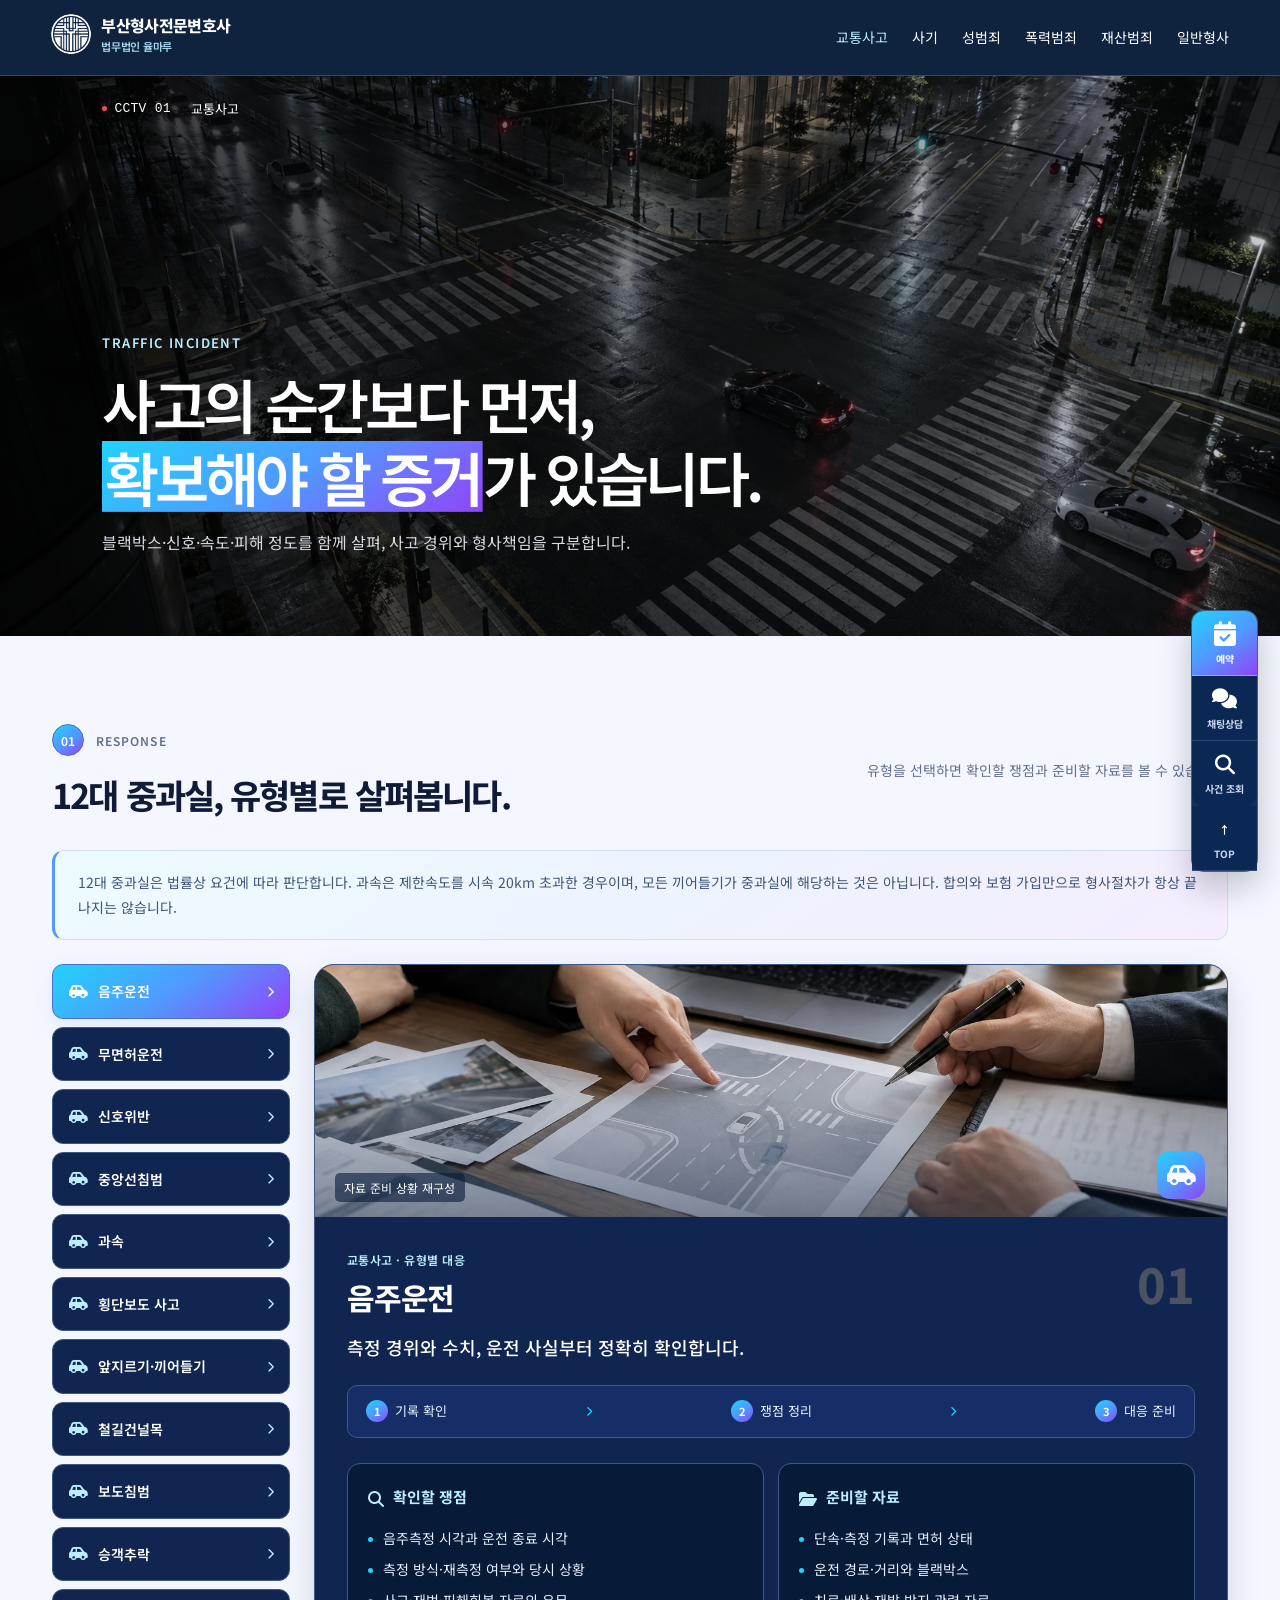
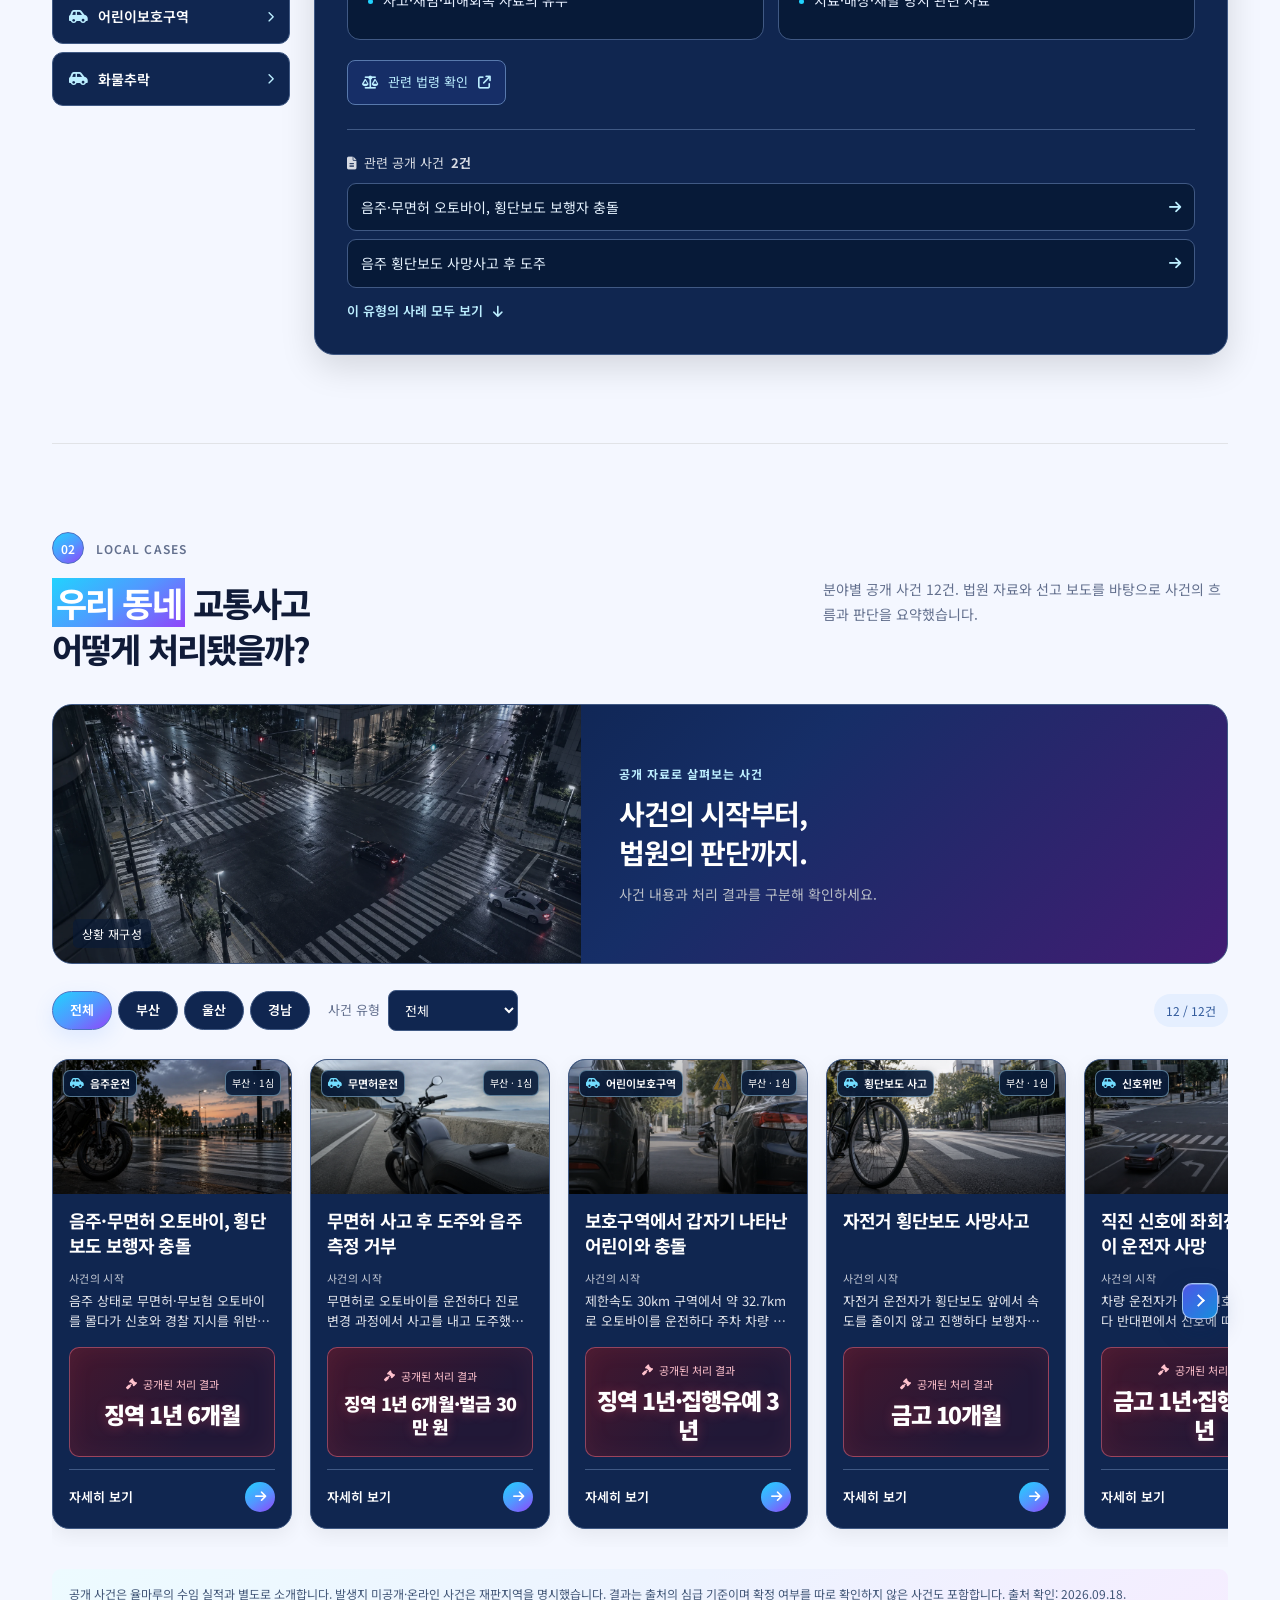
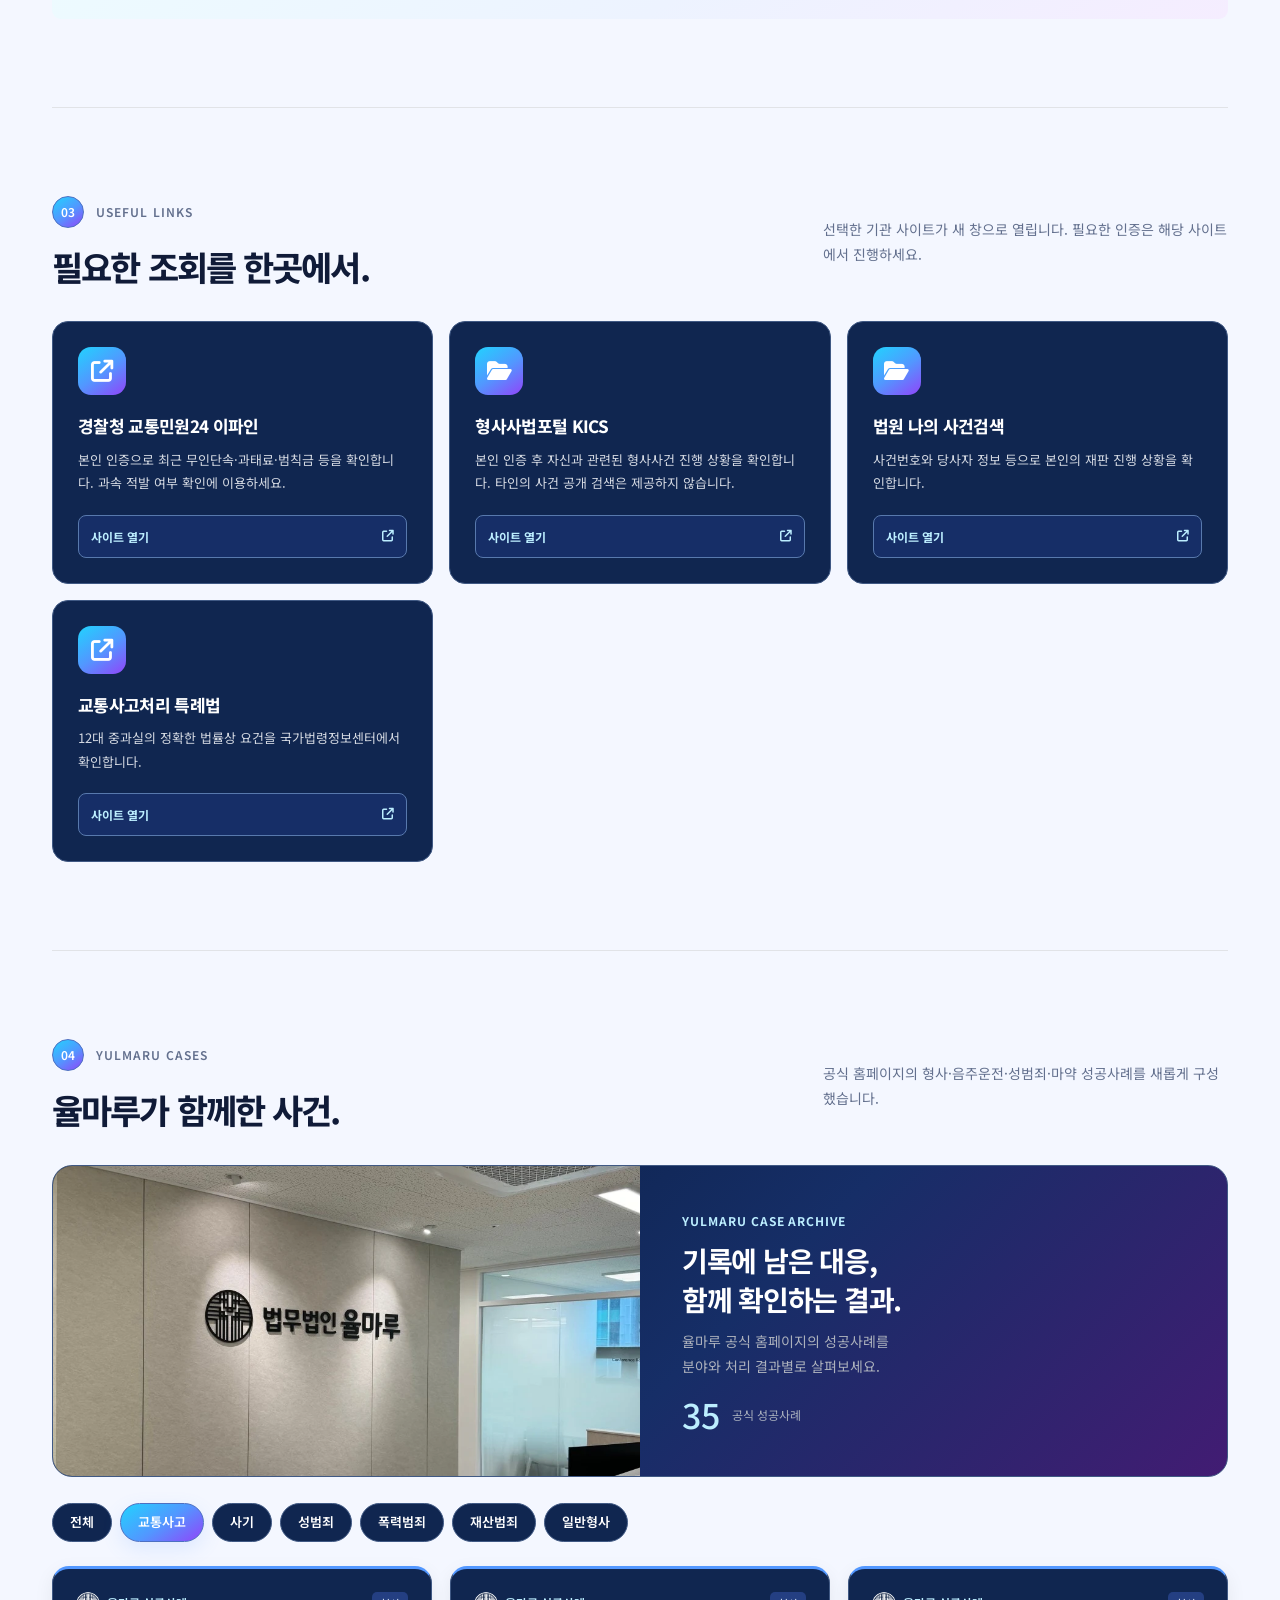
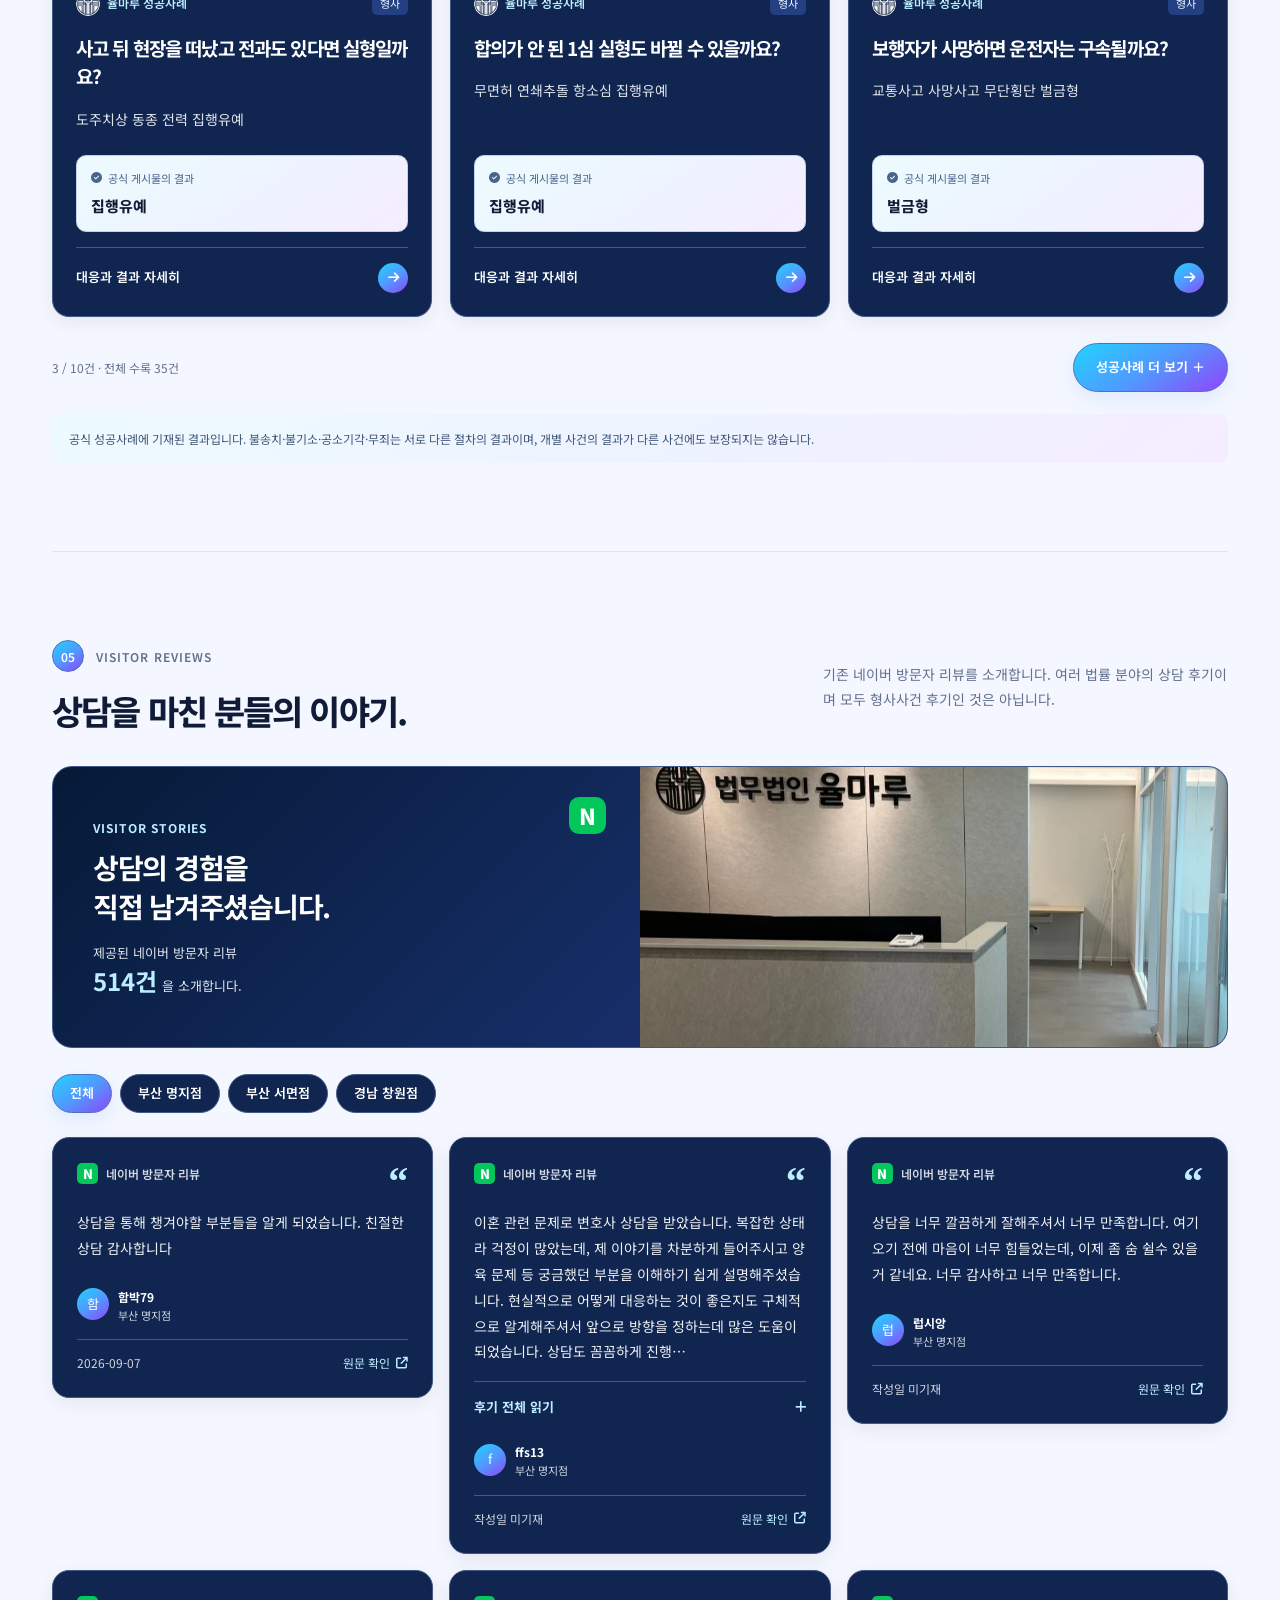
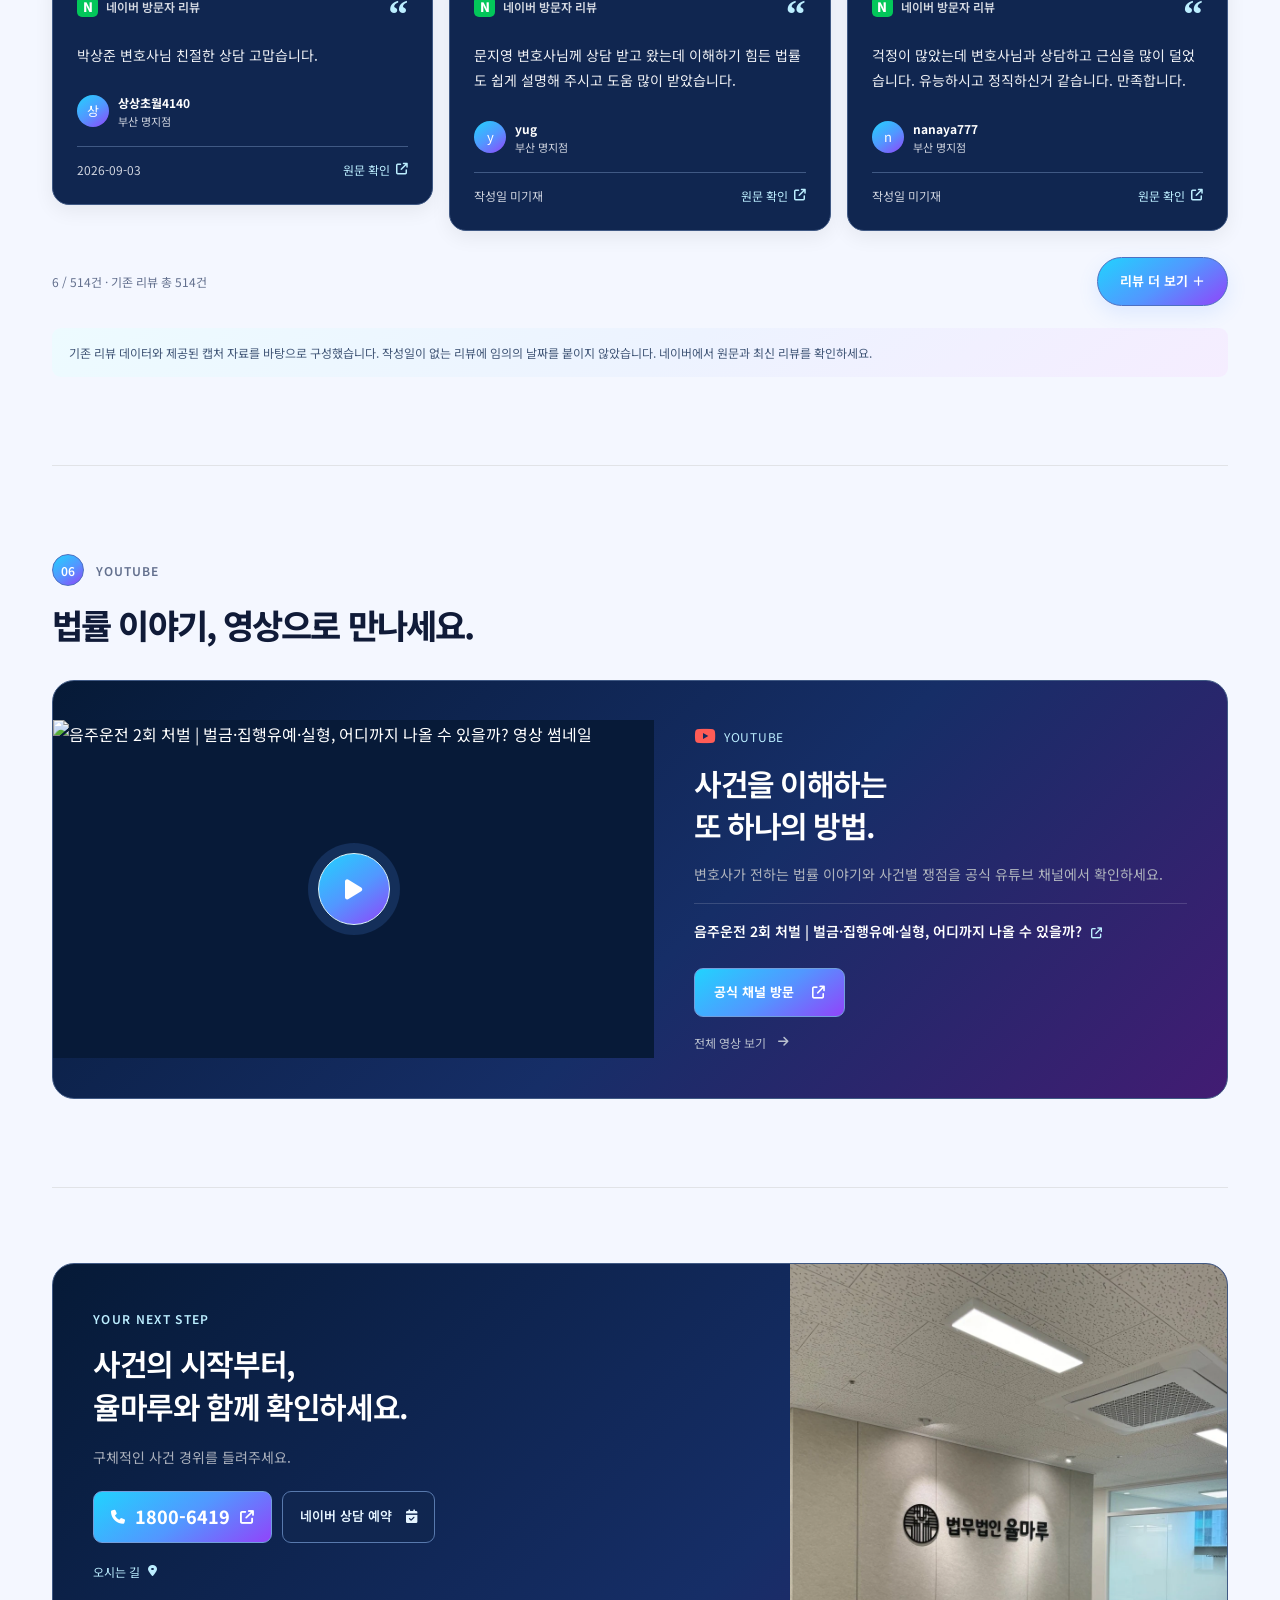
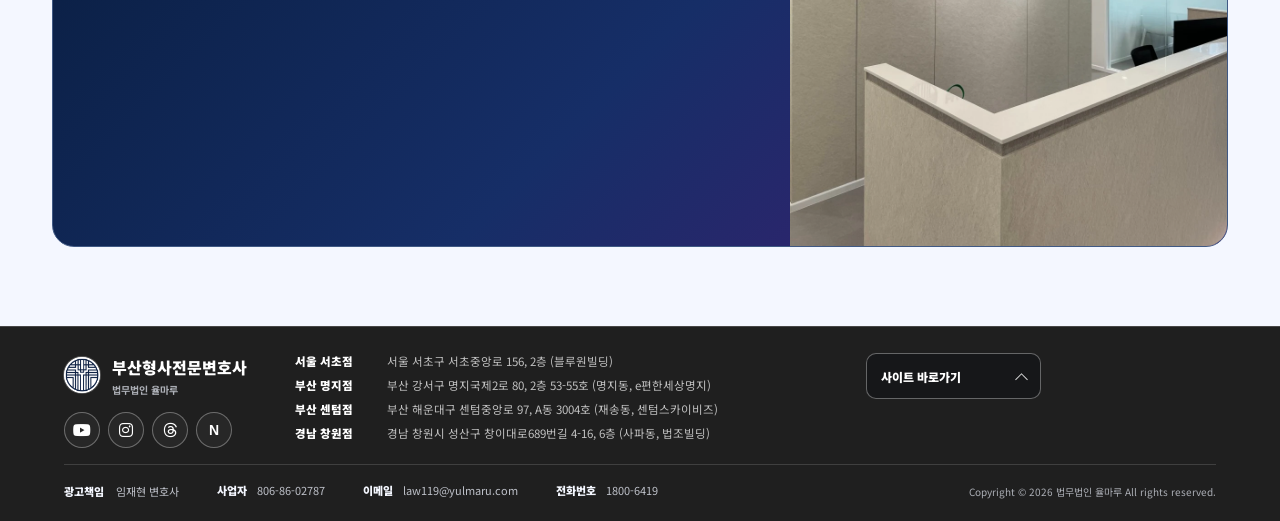
==== 교통사고/index.html @ d8614c68 "Add files via upload" ====
<!doctype html>
<html lang="ko"><head><meta charset="UTF-8"><meta name="viewport" content="width=device-width,initial-scale=1"><meta name="description" content="법무법인 율마루. 형사 사건 6개 분야별 대응과 부산·울산·경남 공개 사건, 조회 서비스, 성공사례."><meta name="theme-color" content="#071a38"><title>형사 사건 가이드 | 법무법인 율마루</title><link rel="stylesheet" href="../style.css?v=20260918-divorce-palette"><link rel="stylesheet" href="../extra.css?v=20260918-divorce-palette"><link rel="stylesheet" href="../assets/fontawesome/css/all.min.css"><link rel="stylesheet" href="../quick-ui.css"><link rel="stylesheet" href="../footer.css"><link rel="stylesheet" href="../quick-theme.css?v=20260918-divorce-palette"><link rel="icon" type="image/x-icon" href="../favicon.ico"><link rel="icon" type="image/png" sizes="256x256" href="../favicon.png"><link rel="apple-touch-icon" href="../favicon.png"><link rel="stylesheet" href="../editorial.css?v=20260918-divorce-palette"><link rel="stylesheet" href="../palette-theme.css?v=20260918-korean-only-routes"></head><body><div id="app"></div><script src="../data.js?v=20260918-home-card-copy"></script><script src="../content.js?v=20260918-editorial"></script><script src="../footer-data.js"></script><script src="../app.js?v=20260918-korean-only-routes"></script><script src="../quick-ui.js"></script></body></html>
---- style.css ----
@import url('https://fonts.googleapis.com/css2?family=Noto+Sans+KR:wght@400;500;600;700;800;900&display=swap');
:root{--ink:#111817;--paper:#f2f3f5;--muted:#6a6c71;--line:#d9dbde;--accent:#21d3fe}*{box-sizing:border-box}html{scroll-behavior:smooth;scroll-padding-top:90px}body{margin:0;font-family:'Noto Sans KR',sans-serif;background:var(--paper);color:var(--ink);font-size:16px;line-height:1.75}a{color:inherit;text-decoration:none}button{font:inherit;cursor:pointer}a:focus-visible,button:focus-visible{outline:3px solid #2d55a6;outline-offset:5px}button,a{-webkit-tap-highlight-color:transparent}button{border:0}h1,h2,h3,p{margin:0}button:disabled{cursor:default}::selection{background:var(--accent);color:var(--ink)}
.selection{background:#071a38;color:#fff;min-height:100svh;padding:0 4vw 32px;display:flex;flex-direction:column}.selection-head{display:flex;justify-content:space-between;align-items:center;min-height:80px;border-bottom:1px solid #ffffff26}.brand{font-weight:800;letter-spacing:-.04em}.brand b{color:var(--accent);font-weight:400;margin-left:8px}.area{font-size:14px;color:#b6b9c0}.selection-intro{display:flex;justify-content:space-between;align-items:end;padding:27px 0 24px}.eyebrow{font-size:13px;letter-spacing:.11em;text-transform:uppercase;font-weight:600}.selection h1{font-size:clamp(25px,3.1vw,43px);letter-spacing:-.06em;font-weight:600;line-height:1.4}.selection-intro p{color:#b1b4ba;font-size:14px}.six-grid{display:grid;grid-template-columns:repeat(3,1fr);gap:13px;flex:1}.field-card{position:relative;isolation:isolate;overflow:hidden;min-height:250px;border:1px solid #ffffff24;display:flex;flex-direction:column;justify-content:space-between;padding:23px;background:#252a34}.field-card::after{content:'';position:absolute;inset:0;background:linear-gradient(180deg,#070c1536 0%,#070c1530 22%,#070c15ed 100%);z-index:-1}.field-card img{position:absolute;width:100%;height:100%;object-fit:cover;inset:0;z-index:-2;filter:grayscale(35%);transition:transform .55s,filter .55s}.field-card:hover img{transform:scale(1.035);filter:grayscale(0)}.field-card:hover{border-color:var(--accent)}.card-meta{display:flex;justify-content:space-between;font-size:12px;color:#d9dce1;letter-spacing:.08em}.card-bottom{display:flex;justify-content:space-between;align-items:center;gap:10px}.field-card h2{font-weight:600;font-size:clamp(23px,2.2vw,32px);letter-spacing:-.05em}.field-card p{color:#c0c3c9;font-size:14px;margin-top:5px}.circle-arrow{display:grid;place-items:center;width:39px;height:39px;border:1px solid #ffffff70;border-radius:50%;font-size:21px;transition:background .3s,color .3s}.field-card:hover .circle-arrow{background:var(--accent);color:#111;border-color:var(--accent)}.selection-note{padding-top:16px;font-size:12px;color:#9da1a9;display:flex;justify-content:space-between}
.site-header{background:#071a38;color:white;display:flex;align-items:center;justify-content:space-between;padding:0 4vw;height:76px;position:sticky;top:0;z-index:10;border-bottom:1px solid #ffffff20}.header-nav{display:flex;gap:24px;font-size:14px}.header-nav a.active{color:var(--accent)}.back{color:#b8bcc3;font-size:14px}.hero{position:relative;isolation:isolate;color:white;min-height:560px;display:flex;align-items:center;background:#171c25;padding:65px 8vw}.hero-img{position:absolute;inset:0;width:100%;height:100%;object-fit:cover;z-index:-2}.hero::after{content:'';position:absolute;inset:0;background:linear-gradient(90deg,#070c15e8,#070c15ab 45%,#070c1520);z-index:-1}.hero .eyebrow{color:var(--accent);margin-bottom:25px}.hero h1{font-size:clamp(35px,4.6vw,67px);line-height:1.25;font-weight:600;letter-spacing:-.065em;max-width:900px}.hero p{margin-top:25px;max-width:630px;color:#d7dae0}.hero-bottom{position:absolute;bottom:24px;left:8vw;right:4vw;display:flex;justify-content:space-between;color:#b7bcc5;font-size:12px}.hero-btn{display:inline-flex;gap:28px;align-items:center;background:var(--accent);color:#131720;margin-top:30px;padding:13px 23px;font-size:14px;font-weight:700}.section-nav{display:flex;gap:40px;border-bottom:1px solid var(--line);padding:20px 8vw;background:#fff;font-size:14px}.section-nav a:hover{text-decoration:underline}.content{max-width:1280px;padding:0 40px;margin:auto}.section{padding:80px 0;border-bottom:1px solid var(--line)}.section-heading{display:flex;justify-content:space-between;align-items:end;gap:30px;margin-bottom:32px}.section-heading h2{font-size:clamp(26px,3vw,40px);letter-spacing:-.055em;font-weight:600;line-height:1.4}.section-heading .eyebrow{color:#636770;margin-bottom:9px}.section-heading>p{font-size:14px;color:var(--muted);max-width:480px}.category-notice{padding:19px 23px;background:#e2e5eb;border-left:3px solid #617aab;margin-bottom:24px;font-size:14px}.subtype-layout{display:grid;grid-template-columns:260px 1fr;gap:38px}.subtype-buttons{display:flex;flex-direction:column;gap:6px}.subtype-button{background:transparent;padding:12px 17px;text-align:left;border-bottom:1px solid var(--line);font-size:15px;display:flex;justify-content:space-between}.subtype-button.active{background:#151922;color:var(--accent)}.guide{background:white;padding:32px 36px;border:1px solid var(--line);min-height:400px}.guide h3{font-size:28px;letter-spacing:-.04em}.guide .lead{font-size:20px;font-weight:500;margin:15px 0 24px}.guide-columns{display:grid;grid-template-columns:1fr 1fr;gap:30px}.guide h4{font-size:14px;margin:0 0 10px;color:#485162}.guide ul{padding-left:20px;margin:0;font-size:15px}.guide .law-link{display:inline-block;font-size:13px;color:#565c68;margin-top:28px;text-decoration:underline}.case-toolbar{display:flex;gap:7px;flex-wrap:wrap;margin-bottom:22px}.filter{padding:8px 17px;background:transparent;border:1px solid #c7c9ce;font-size:14px}.filter.active{background:#161a22;color:#fff;border-color:#161a22}.case-grid{display:grid;grid-template-columns:repeat(3,1fr);gap:18px}.case-card{padding:25px;background:white;border:1px solid var(--line);display:flex;flex-direction:column;min-height:310px}.case-meta{font-size:12px;color:#5a6272;display:flex;justify-content:space-between;margin-bottom:20px;gap:10px}.case-card h3{font-size:19px;letter-spacing:-.045em;line-height:1.5;margin-bottom:13px}.case-card p{font-size:14px;color:#686b70}.case-result{font-size:14px;font-weight:700;margin-top:20px;display:block}.case-more{margin-top:auto;padding-top:20px;text-align:left;background:transparent;font-size:13px;color:#4a5365;display:flex;justify-content:space-between}.empty{padding:35px;background:#e2e5eb}.case-note{font-size:13px;color:#73767c;margin-top:22px}.resource-grid{display:grid;grid-template-columns:repeat(2,1fr);gap:0 32px}.resource{display:flex;justify-content:space-between;align-items:center;padding:25px 0;border-bottom:1px solid var(--line);gap:20px}.resource h3{font-size:19px;letter-spacing:-.03em}.resource p{font-size:14px;color:var(--muted);margin-top:5px}.external{font-size:24px;color:#4a5365}.channels{display:grid;grid-template-columns:repeat(3,1fr);gap:17px}.channel{padding:28px;border:1px solid var(--line);background:white}.channel-label{font-size:12px;letter-spacing:.12em;color:#6b7079;margin-bottom:26px}.channel h3{font-size:23px;font-weight:600;letter-spacing:-.045em}.channel p{font-size:14px;color:var(--muted);margin:15px 0 22px}.pending{font-size:13px;color:#626977}.channel a{font-size:14px;text-decoration:underline}.site-footer{background:#071a38;color:#a4a8b0;padding:40px 8vw;font-size:13px}.site-footer .brand{color:white;margin-bottom:12px}.site-footer a{text-decoration:underline}.footer-meta{display:flex;justify-content:space-between;gap:25px;margin-top:25px;font-size:12px}.modal{border:0;max-width:730px;width:calc(100% - 32px);padding:0;background:var(--paper);color:var(--ink)}.modal::backdrop{background:#070c15cc}.modal-inner{padding:35px}.modal-close{float:right;background:transparent;font-size:25px;padding:0 6px}.modal h2{font-size:28px;letter-spacing:-.05em;margin-bottom:20px;line-height:1.4}.modal h3{font-size:14px;color:#525c6f;margin:23px 0 7px}.modal p{font-size:15px}.modal a{text-decoration:underline;font-size:14px}.modal-meta{font-size:13px;color:#676c76;margin:15px 0}.modal-note{margin-top:24px;padding-top:18px;border-top:1px solid var(--line);font-size:13px!important;color:#676c76}.skip-link{position:fixed;left:12px;top:-100px;padding:10px;background:white;z-index:100}.skip-link:focus{top:12px}
@media(min-width:1500px){.selection{padding-left:6vw;padding-right:6vw}.field-card{min-height:300px}}@media(max-width:1000px){.header-nav{gap:13px;font-size:13px}.case-grid{grid-template-columns:repeat(2,1fr)}.selection-intro{gap:18px}.selection-intro p{max-width:190px}.field-card p{font-size:13px}.field-card{padding:18px}.subtype-layout{grid-template-columns:220px 1fr;gap:23px}.guide-columns{grid-template-columns:1fr}.channels{gap:10px}.channel{padding:22px}.section-heading{align-items:start}}@media(max-width:700px){.selection{padding:0 18px 22px}.selection-head{min-height:65px}.area{font-size:12px}.selection-intro{padding:23px 0}.selection-intro p{display:none}.six-grid{grid-template-columns:repeat(2,1fr);gap:9px}.field-card{min-height:215px;padding:15px 12px}.field-card h2{font-size:23px}.field-card p{font-size:12px;line-height:1.6}.card-meta{font-size:12px}.circle-arrow{width:28px;height:28px;font-size:17px;flex-shrink:0}.selection-note{font-size:12px;gap:15px}.selection-note span:last-child{display:none}.site-header{height:65px;padding:0 20px}.header-nav{display:none}.hero{min-height:530px;padding:55px 25px 80px}.hero h1{font-size:39px}.hero p{font-size:15px}.hero-bottom{left:25px;right:25px;gap:20px}.hero-bottom span:last-child{max-width:180px;text-align:right}.section-nav{padding:17px 22px;gap:23px;overflow:auto;white-space:nowrap;font-size:13px}.content{padding:0 22px}.section{padding:50px 0}.section-heading{display:block;margin-bottom:23px}.section-heading>p{margin-top:15px}.section-heading h2{font-size:29px}.subtype-layout{display:block}.subtype-buttons{flex-direction:row;overflow:auto;margin-bottom:15px;gap:5px;padding-bottom:5px}.subtype-button{white-space:nowrap;border:1px solid var(--line);padding:9px 14px;font-size:14px}.subtype-button span{display:none}.guide{padding:24px}.guide .lead{font-size:18px}.guide h3{font-size:25px}.guide-columns{gap:23px}.case-grid{grid-template-columns:1fr}.case-card{min-height:260px}.resource-grid,.channels{grid-template-columns:1fr}.resource h3{font-size:18px}.channel-label{margin-bottom:15px}.footer-meta{display:block}.modal-inner{padding:25px}.modal h2{font-size:25px}}@media(prefers-reduced-motion:reduce){html{scroll-behavior:auto}*{transition:none!important}}
---- extra.css ----
.sr-only{position:absolute;width:1px;height:1px;overflow:hidden;clip-path:inset(50%);white-space:nowrap}.region-buttons{display:flex;gap:7px}.type-select{font-size:13px;display:flex;align-items:center;gap:8px;margin-left:15px}select{font:inherit;padding:9px 12px;background:white;border:1px solid #c7c9ce;border-radius:0;max-width:220px}#case-count{margin-left:auto;font-size:13px;align-self:center;color:#686b70}.guide-related{border-top:1px solid #d9dbde;margin-top:27px;padding-top:18px;font-size:13px}.guide-related p{color:#686b70;margin-bottom:8px}.guide-related button{display:flex;justify-content:space-between;width:100%;background:transparent;text-align:left;padding:8px 0;gap:15px;color:#303a4d;font-size:14px}.guide-related a{display:inline-block;margin-top:9px;text-decoration:underline}.firm-card{background:#e6e9ee!important}.more-row{display:flex;justify-content:space-between;align-items:center;gap:20px;margin-top:28px}.more-row p{font-size:13px;color:#73767c}.more-btn{background:transparent;border:1px solid #b7bbc3;padding:11px 21px;font-size:14px}.more-btn:hover{background:#d8dde8}.more-btn[hidden]{display:none}.review-grid{display:grid;grid-template-columns:repeat(3,1fr);gap:18px}.review-card{background:white;border:1px solid #d9dbde;padding:25px;display:flex;flex-direction:column}.review-top{display:flex;align-items:center;gap:12px}.review-initial{display:grid;place-items:center;width:40px;height:40px;border-radius:50%;background:#dfe4ed;color:#414e68;font-size:16px;flex-shrink:0}.review-top h3{font-size:14px}.review-top p{font-size:11px;color:#6e7481;line-height:1.5}.review-quote{font-family:serif;font-size:43px;color:#8e99af;margin-left:auto;line-height:1}.review-text{padding:22px 0;font-size:14px;white-space:pre-line;overflow-wrap:anywhere}.review-bottom{display:flex;justify-content:space-between;align-items:center;margin-top:auto;border-top:1px solid #e1e4e9;padding-top:15px;font-size:11px;color:#676d79;gap:12px}.review-bottom a{text-decoration:underline}.review-links{display:flex;gap:22px;flex-wrap:wrap;margin-top:25px;font-size:13px;color:#465470}.review-links a{text-decoration:underline}.youtube-panel{background:#161a23;color:white;display:grid;grid-template-columns:220px 1fr;gap:40px;align-items:center;padding:50px}.video-mark{width:135px;height:95px;background:#21d3fe;color:#141821;border-radius:24px;display:grid;place-items:center;font-size:38px;margin:auto}.youtube-panel .eyebrow{color:#9ea8bb}.youtube-panel h3{font-size:32px;font-weight:600;letter-spacing:-.05em;margin:7px 0 15px}.youtube-panel p{max-width:590px;color:#b3b8c1;font-size:15px}.video-links{display:flex;gap:28px;align-items:center;flex-wrap:wrap}.video-links>a:last-child{font-size:13px;margin-top:30px;text-decoration:underline}.consult-section{padding:65px 0 80px;display:flex;justify-content:space-between;align-items:center;gap:40px}.consult-section h2{font-size:35px;line-height:1.5;font-weight:600;letter-spacing:-.055em;margin-top:12px}.consult-section>div:last-child{display:flex;flex-direction:column;align-items:start;gap:13px}.consult-phone{font-size:32px;font-weight:600}.consult-section>div:last-child>a:last-of-type{text-decoration:underline;font-size:14px}.consult-section>div:last-child>p{font-size:13px;color:#666b75}.modal-result{display:block;padding:17px 20px;background:#d8dee9;color:#23314c;font-size:18px}.firm-narrative p{margin-bottom:12px;overflow-wrap:anywhere}.modal{max-height:88svh}.modal-inner>.eyebrow{padding-right:30px;color:#5b6477;font-size:12px;margin-bottom:18px}.modal-close{position:sticky;top:10px;z-index:1;background:#f2f3f5!important;border:1px solid #d9dbde!important;line-height:1.5}.firm-narrative{padding-top:12px}@media(max-width:1000px){.review-grid{grid-template-columns:repeat(2,1fr)}.youtube-panel{grid-template-columns:150px 1fr;gap:25px;padding:38px}.consult-section h2{font-size:29px}}@media(max-width:700px){.review-grid{grid-template-columns:1fr}.review-card{padding:23px}.more-row{gap:12px}.more-row p{font-size:11px}.more-btn{font-size:13px;padding:9px 12px}.type-select{margin-left:0}.case-toolbar{gap:12px}#case-count{margin-left:0}.youtube-panel{display:block;padding:30px}.video-mark{width:82px;height:58px;font-size:25px;border-radius:16px;margin:0 0 25px}.youtube-panel h3{font-size:28px}.video-links{gap:0;display:block}.video-links>a{display:inline-block}.video-links>a:last-child{margin-top:20px}.consult-section{display:block;padding:48px 0}.consult-section h2{font-size:29px;margin-bottom:25px}.review-links{gap:12px 18px}.type-select select{max-width:180px}}
@media(max-width:700px){.selection{height:100svh;min-height:720px;padding-bottom:18px}.selection-head{min-height:60px}.selection-intro{padding:20px 0}.field-card{min-height:150px;padding:15px 12px}.field-card h2{font-size:22px}.field-card p{font-size:12px}.card-bottom>div{min-height:85px}.circle-arrow{flex-shrink:0;width:31px;height:31px}.selection-note{padding-top:12px}}
.field-card img,.hero-img{z-index:0}.field-card::after,.hero::after{z-index:1;pointer-events:none}.card-meta,.card-bottom{position:relative;z-index:2}.hero>div{position:relative;z-index:2}.hero>.hero-bottom{position:absolute}
.cctv-label{display:flex;align-items:center;justify-content:flex-start;gap:20px;color:#fff;font-size:12px;font-weight:400;letter-spacing:0;line-height:1.5;white-space:nowrap;text-shadow:0 1px 4px #000}.cctv-channel{display:inline-flex;align-items:center;gap:7px;font-family:ui-monospace,SFMono-Regular,Consolas,monospace;letter-spacing:.02em}.cctv-dot{width:5px;height:5px;border-radius:50%;background:#f24d4d;box-shadow:0 0 5px #f24d4d55;flex-shrink:0}.cctv-reconstructed{font-size:inherit;font-family:'Noto Sans KR',sans-serif}.hero>.hero-cctv-label{position:absolute;top:23px;left:8vw;font-size:13px;z-index:2}@media(max-width:700px){.field-card .cctv-label{gap:10px;font-size:10px}.field-card .cctv-channel{gap:5px}.hero>.hero-cctv-label{left:25px;top:20px;font-size:12px}}

#consult-section{scroll-margin-top:145px}@media(max-width:700px){#consult-section{scroll-margin-top:125px}}

.site-header .header-nav{margin-left:auto}

.selection-head .brand,.site-header .brand{display:inline-flex;align-items:center;gap:10px;white-space:nowrap}
.brand-logo{display:block;width:40px;height:40px;flex-shrink:0;object-fit:contain;border-radius:50%}
.brand-copy{display:flex;flex-direction:column;gap:3px;line-height:1.3}
.brand-copy strong{font-size:16px;font-weight:800}
.brand-copy small{font-size:11px;font-weight:600;color:#b8bcc3;letter-spacing:-.025em}
.hero h1 mark,.selection h1 mark{color:#071a38;background:linear-gradient(to bottom,transparent .12em,#21d3fe .12em,#21d3fe calc(100% - .12em),transparent calc(100% - .12em));padding:0 .04em;box-decoration-break:clone;-webkit-box-decoration-break:clone;font:inherit}
.hero-bottom{justify-content:flex-end}
.selection-note{min-height:36px;justify-content:flex-end}
.circle-arrow i{font-size:16px;line-height:1}
.field-card{padding-bottom:12px}
.field-card .card-bottom>div{min-height:0}
.field-card h2{line-height:1.25}
.field-card p{margin-top:3px;line-height:1.5}
.hero{align-items:flex-end;padding-top:95px;padding-bottom:80px}
.hero .eyebrow{margin-top:0;margin-bottom:12px}
.hero h1+p{margin-top:14px}
.cctv-dot{animation:cctvRecordingBlink 1.4s ease-in-out infinite}
@keyframes cctvRecordingBlink{0%,100%{opacity:1;box-shadow:0 0 6px #ff4b4b80}50%{opacity:.18;box-shadow:0 0 0 transparent}}
@media(prefers-reduced-motion:reduce){.cctv-dot{animation:none}}
@media(max-width:700px){.hero{padding-top:96px;padding-bottom:38px}.hero h1{font-size:clamp(28px,8vw,34px);line-height:1.25;word-break:keep-all}.hero p{font-size:14px;line-height:1.6}.hero .eyebrow{font-size:12px;margin-bottom:10px}.hero h1+p{margin-top:12px}}
@media(max-width:700px){.brand-logo{width:32px;height:32px}.selection-head .brand,.site-header .brand{gap:8px}}
---- quick-ui.css ----
.quick-menu,.mobile-bar{--cyan:#21d3fe;--violet:#9144fa;--sans:"Noto Sans KR",sans-serif;--gradient-main:linear-gradient(145deg,#21d3fe 0%,#5297ff 52%,#9144fa 100%);font-family:var(--sans)}
.quick-menu { position: fixed; right: 22px; bottom: 28px; z-index: 30; display: flex; flex-direction: column; overflow: visible; border: 1px solid rgba(188,238,255,.18); border-radius: 13px; background: rgba(12,40,84,.95); box-shadow: 0 15px 35px rgba(0,0,0,.22); }
.quick-menu > a,.quick-menu > button { width: 65px; height: 65px; padding: 0; border: 0; color: #fff; background: rgba(12,40,84,.95); display: grid; grid-template-rows: 27px 14px; align-content: center; justify-items: center; gap: 4px; border-bottom: 1px solid rgba(255,255,255,.12); font-family: var(--sans); cursor: pointer; }
.quick-menu > :first-child { border-radius: 12px 12px 0 0; background: linear-gradient(145deg,var(--cyan),var(--violet)); }
.quick-menu > a:last-of-type { border-bottom: 0; border-radius: 0 0 12px 12px; }
.quick-menu b { width: 27px; height: 27px; display: grid; place-items: center; font-size: 11px; line-height: 1; letter-spacing: .05em; }
.quick-menu span { width: 100%; height: 14px; margin: 0; display: flex; align-items: center; justify-content: center; color: #cbd1da; font-size: 10px; font-weight: 700; line-height: 14px; letter-spacing: 0; white-space: nowrap; }
.quick-menu i { width: 27px; height: 27px; display: grid; place-items: center; font-size: 20px; line-height: 1; }
.quick-menu .quick-reserve i { font-size: 25px; }
.quick-menu .quick-reserve span { color: #fff; }
.quick-booking-menu[hidden] { display: none; }
.quick-booking-menu { position: absolute; right: calc(100% + 7px); top: 0; width: 218px; padding: 9px; border: 1px solid rgba(188,238,255,.28); border-radius: 13px; display: grid; grid-template-columns: repeat(3,minmax(0,1fr)); gap: 7px; background: linear-gradient(145deg,rgba(7,26,56,.98),rgba(29,57,122,.98) 66%,rgba(69,34,122,.98)); box-shadow: 0 18px 44px rgba(0,0,0,.38); animation: quickBookingMenuIn .18s ease-out; }
.quick-booking-menu::after { content: ""; position: absolute; right: -7px; top: 25px; width: 13px; height: 13px; border-top: 1px solid rgba(188,238,255,.28); border-right: 1px solid rgba(188,238,255,.28); background: #263778; transform: rotate(45deg); }
.quick-booking-menu a { position: relative; z-index: 1; min-height: 46px; border: 1px solid rgba(188,238,255,.18); border-radius: 9px; display: grid; place-items: center; color: #fff; background: rgba(255,255,255,.06); font-size: 12px; font-weight: 800; }
.quick-booking-menu a:hover,.quick-booking-menu a:focus-visible { background: var(--gradient-main); outline: 0; }
.quick-chat-menu[hidden] { display: none; }
.quick-chat-menu { position: absolute; right: calc(100% + 7px); top: 65px; width: 150px; padding: 9px; border: 1px solid rgba(188,238,255,.28); border-radius: 13px; display: grid; grid-template-columns: repeat(2,minmax(0,1fr)); gap: 7px; background: linear-gradient(145deg,rgba(7,26,56,.98),rgba(29,57,122,.98) 66%,rgba(69,34,122,.98)); box-shadow: 0 18px 44px rgba(0,0,0,.38); animation: quickBookingMenuIn .18s ease-out; }
.quick-chat-menu::after { content: ""; position: absolute; right: -7px; top: 25px; width: 13px; height: 13px; border-top: 1px solid rgba(188,238,255,.28); border-right: 1px solid rgba(188,238,255,.28); background: #263778; transform: rotate(45deg); }
.quick-chat-menu a { position: relative; z-index: 1; min-height: 46px; border: 1px solid rgba(188,238,255,.18); border-radius: 9px; display: grid; place-items: center; color: #fff; background: rgba(255,255,255,.06); font-size: 12px; font-weight: 800; }
.quick-chat-menu a:hover,.quick-chat-menu a:focus-visible { background: var(--gradient-main); outline: 0; }
.mobile-bar { display: none; }


@media(max-width:720px){
  .quick-menu { display: none; }
  .mobile-bar { display: grid; grid-template-columns: repeat(5,minmax(0,1fr)); position: fixed; bottom: 0; left: 0; right: 0; z-index: 40; min-height: 72px; padding: 6px 4px max(6px,env(safe-area-inset-bottom)); border: 1px solid rgba(188,238,255,.2); border-bottom: 0; border-radius: 16px 16px 0 0; background: rgba(5,20,43,.96); box-shadow: 0 -8px 32px rgba(0,0,0,.28); backdrop-filter: blur(14px); -webkit-backdrop-filter: blur(14px); }
  .mobile-bar > a,.mobile-bar > button { min-width: 0; padding: 0; border: 0; display: flex; flex-direction: column; align-items: center; justify-content: center; gap: 5px; color: #a9bfd8; background: transparent; text-align: center; font: 700 9px/1.2 var(--sans); cursor: pointer; }
  .mobile-bar > a > i,.mobile-bar > button > i { min-height: 22px; display: grid; place-items: center; color: #e7f3ff; font-size: 18px; }
  .mobile-bar > a > span,.mobile-bar > button > span { white-space: nowrap; }
  .mobile-bar > a,.mobile-bar > .mobile-chat { gap: 4px; }
  .mobile-bar > a > i,.mobile-bar > .mobile-chat > i { width: 24px; height: 24px; min-height: 24px; font-size: 18px; line-height: 1; }
  .mobile-bar > a > span,.mobile-bar > .mobile-chat > span { width: 100%; height: 12px; min-height: 12px; display: flex; align-items: center; justify-content: center; line-height: 12px; }
  .mobile-bar .mobile-reserve { color: #fff; }
  .mobile-bar .mobile-reserve > i { width: 46px; height: 46px; margin-top: -22px; border: 2px solid rgba(220,247,255,.8); border-radius: 50%; background: var(--gradient-main); box-shadow: 0 0 0 4px rgba(82,151,255,.14),0 8px 22px rgba(42,96,220,.45); font-size: 19px; transition: transform .18s ease; animation: mobileReservePulse 2.4s ease-in-out infinite; }
  .mobile-bar .mobile-reserve:active > i { transform: scale(.9); }
  .mobile-booking-menu[hidden] { display: none; }
  .mobile-booking-menu { position: absolute; left: 50%; bottom: calc(100% + 13px); width: min(340px,calc(100vw - 24px)); padding: 10px; border: 1px solid rgba(188,238,255,.28); border-radius: 14px; display: grid; grid-template-columns: repeat(3,minmax(0,1fr)); gap: 7px; color: #fff; background: linear-gradient(145deg,rgba(7,26,56,.98),rgba(29,57,122,.98) 66%,rgba(69,34,122,.98)); box-shadow: 0 18px 44px rgba(0,0,0,.38); transform: translateX(-50%); animation: mobileBookingMenuIn .2s ease-out; }
  .mobile-booking-menu::after { content: ""; position: absolute; left: 50%; bottom: -7px; width: 13px; height: 13px; border-right: 1px solid rgba(188,238,255,.28); border-bottom: 1px solid rgba(188,238,255,.28); background: #263778; transform: translateX(-50%) rotate(45deg); }
  .mobile-booking-menu a { position: relative; z-index: 1; min-height: 46px; border: 1px solid rgba(188,238,255,.18); border-radius: 9px; display: grid; place-items: center; color: #fff; background: rgba(255,255,255,.06); font-size: 12px; font-weight: 800; }
  .mobile-booking-menu a:active { background: var(--gradient-main); transform: scale(.96); }
  .mobile-chat-menu[hidden] { display: none; }
  .mobile-chat-menu { position: absolute; right: 6px; bottom: calc(100% + 13px); width: min(190px,calc(100vw - 24px)); padding: 10px; border: 1px solid rgba(188,238,255,.28); border-radius: 14px; display: grid; grid-template-columns: repeat(2,minmax(0,1fr)); gap: 7px; color: #fff; background: linear-gradient(145deg,rgba(7,26,56,.98),rgba(29,57,122,.98) 66%,rgba(69,34,122,.98)); box-shadow: 0 18px 44px rgba(0,0,0,.38); animation: mobileChatMenuIn .2s ease-out; }
  .mobile-chat-menu::after { content: ""; position: absolute; right: 29px; bottom: -7px; width: 13px; height: 13px; border-right: 1px solid rgba(188,238,255,.28); border-bottom: 1px solid rgba(188,238,255,.28); background: #263778; transform: rotate(45deg); }
  .mobile-chat-menu a { position: relative; z-index: 1; min-height: 46px; border: 1px solid rgba(188,238,255,.18); border-radius: 9px; display: grid; place-items: center; color: #fff; background: rgba(255,255,255,.06); font-size: 12px; font-weight: 800; }
  .mobile-chat-menu a:active { background: var(--gradient-main); transform: scale(.96); }

}
@keyframes mobileReservePulse {
  0%,100% { box-shadow: 0 0 0 4px rgba(82,151,255,.14),0 8px 22px rgba(42,96,220,.45); }
  50% { box-shadow: 0 0 0 8px rgba(33,211,254,.08),0 10px 28px rgba(87,69,230,.58); }
}

@keyframes mobileBookingMenuIn {
  from { opacity: 0; transform: translateX(-50%) translateY(8px) scale(.98); }
  to { opacity: 1; transform: translateX(-50%) translateY(0) scale(1); }
}

@keyframes mobileChatMenuIn {
  from { opacity: 0; transform: translateY(8px) scale(.98); }
  to { opacity: 1; transform: translateY(0) scale(1); }
}

@keyframes quickBookingMenuIn {
  from { opacity: 0; transform: translateX(6px) scale(.98); }
  to { opacity: 1; transform: translateX(0) scale(1); }
}
@media(max-width:720px){body{padding-bottom:96px}.selection{height:calc(100svh - 96px);min-height:624px}}
@media(prefers-reduced-motion:reduce){.mobile-bar .mobile-reserve>i,.quick-booking-menu,.quick-chat-menu,.mobile-booking-menu,.mobile-chat-menu{animation:none}}
---- footer.css ----
.site-footer{font-family:"Noto Sans KR",sans-serif;word-break:keep-all}.site-footer a{text-decoration:none}
.site-footer{box-sizing:border-box;color:#fff!important;background:#1f1f1f!important;border-top:1px solid #ffffff2e!important;gap:16px!important;padding:26px clamp(18px,5vw,64px) 22px!important;display:flex!important;flex-direction:column;width:100%!important;max-width:none!important;margin-top:-1px!important}
.site-footer .footer-main{grid-template-columns:minmax(170px,.5fr) minmax(0,1.95fr) minmax(350px,1.05fr);align-items:start;column-gap:clamp(30px,4vw,64px);display:grid;width:100%;min-width:0}
.site-footer .footer-brand-heading{align-items:center;gap:12px;display:flex;min-width:max-content}
.site-footer .footer-brand-logo{background:#fff;border-radius:50%;flex:none;justify-content:center;align-items:center;width:36px;height:36px;display:grid;overflow:hidden;box-shadow:0 0 0 1px #ffffff3d}
.site-footer .footer-brand-logo img{object-fit:contain;width:100%;height:100%;display:block}
.site-footer .footer-brand-copy{gap:2px;min-width:max-content;display:grid}
.site-footer .footer-brand-copy strong{color:#fff;white-space:nowrap;word-break:keep-all;font-size:16px;font-weight:900;display:block}
.site-footer .footer-brand-copy small{color:#f0f4ffad;white-space:nowrap;font-size:10px;font-weight:700;line-height:1.3;display:block}
.site-footer .footer-social{display:flex;align-items:center;gap:8px;margin-top:16px}
.site-footer .footer-social a{width:36px;height:36px;border:1px solid #ffffff52;border-radius:50%;display:grid;place-items:center;color:#fff;background:#ffffff0a;font-size:16px;text-decoration:none;transition:background .2s,border-color .2s,transform .2s}
.site-footer .footer-social a:hover,.site-footer .footer-social a:focus-visible{color:#fff;background:#ffffff24;border-color:#fff;outline:none;transform:translateY(-2px)}
.site-footer .footer-social a b{color:#fff;font:900 14px/1 Arial,sans-serif}
.site-footer .footer-office-grid{grid-template-columns:minmax(0,1fr);row-gap:8px;display:grid;transform:translate(10px)}
.site-footer .footer-office{grid-template-columns:84px minmax(0,1fr);align-items:baseline;gap:8px;min-width:0;font-size:11.5px;line-height:1.4;display:grid}
.site-footer .footer-office b{color:#fff;white-space:nowrap;font-weight:900}
.site-footer .footer-office span,.site-footer .footer-business span,.site-footer .footer-notice span{color:#ffffffb8}
.site-footer .footer-quick-column{z-index:10;align-self:start;min-width:0;display:grid;position:relative}
.site-footer .footer-site-links{background:#080a0f57;border:1px solid #ffffff57;border-radius:10px;align-self:start;width:auto;min-width:166px;position:relative;overflow:visible}
.site-footer .footer-site-links-menu{z-index:20;background:#151820;border:1px solid #ffffff57;border-radius:9px;position:absolute;top:calc(100% + 5px);left:-1px;right:-1px;overflow:hidden;box-shadow:0 14px 30px #00000057}
.site-footer .footer-site-links-title,.site-footer .footer-site-links a{box-sizing:border-box;align-items:center;min-height:44px;padding:10px 14px;display:flex}
.site-footer .footer-site-links-title{cursor:pointer;user-select:none;justify-content:space-between;gap:12px;list-style:none}
.site-footer .footer-site-links-title::-webkit-details-marker{display:none}
.site-footer .footer-site-links-title:focus-visible{outline-offset:-3px;outline:2px solid #79cfffe6}
.site-footer .footer-site-links-title strong{color:#fff;white-space:nowrap;word-break:keep-all;font-size:12px;font-weight:900}
.site-footer .footer-site-links-title span{border-bottom:1.5px solid #ffffffd1;border-right:1.5px solid #ffffffd1;width:9px;height:9px;transition:transform .18s;transform:translateY(3px) rotate(225deg)}
.site-footer .footer-site-links[open] .footer-site-links-title span{transform:translateY(-2px) rotate(45deg)}
.site-footer .footer-site-links a{color:#ffffffe6;border-top:1px solid #ffffff2e;font-size:11px;font-weight:800;line-height:1.35;text-decoration:none;transition:background .16s,color .16s,padding-left .16s}
.site-footer .footer-site-links-menu a:first-child{border-top:0}
.site-footer .footer-site-links a:hover,.site-footer .footer-site-links a:focus-visible{color:#fff;background:#5983ff2e;outline:none;padding-left:18px}
.site-footer .footer-sub{border-top:1px solid #ffffff24;grid-template-areas:"notice business copy";grid-template-columns:max-content minmax(0,1fr) max-content!important;align-items:center;gap:0 38px!important;width:100%;min-width:0;padding-top:18px;font-size:11px;line-height:1.35;display:grid}
.site-footer .footer-notice{grid-area:notice;min-height:16px;align-items:center;gap:6px 12px!important;display:flex}
.site-footer .footer-business{grid-area:business;grid-template-columns:repeat(6,max-content)!important;min-height:16px;align-items:baseline!important;gap:4px 10px!important;display:grid!important}
.site-footer .footer-business b:nth-of-type(2),.site-footer .footer-business b:nth-of-type(3){margin-left:28px}
.site-footer .footer-notice b,.site-footer .footer-business b{color:#f4f7ff!important;white-space:nowrap;font-size:11px;font-weight:900;line-height:1.35}
.site-footer .footer-notice span,.site-footer .footer-business span{font-size:11px;line-height:1.35;color:#f0f4ffc2!important}
.site-footer .footer-copy{grid-area:copy;place-self:center end;text-align:right!important;white-space:nowrap;color:#f0f4ffad!important;font-size:10px;line-height:1.3;margin:0!important}
@media (min-width:1121px){.site-footer .footer-quick-column{justify-self:start;width:175px}.site-footer .footer-site-links{width:175px;min-width:0}}
@media (max-width:1120px){.site-footer .footer-main,.site-footer .footer-sub{grid-template-columns:1fr!important}.site-footer .footer-main{position:relative;gap:26px}.site-footer .footer-brand-block{padding-right:190px}.site-footer .footer-office-grid{transform:none}.site-footer .footer-quick-column{position:absolute;top:0;right:0;width:175px}.site-footer .footer-site-links{width:175px}.site-footer .footer-sub{grid-template-areas:"notice" "business" "copy";row-gap:7px!important}.site-footer .footer-copy{justify-self:end;text-align:right!important}}
@media (max-width:720px){.site-footer{gap:14px!important;padding:20px 14px 84px!important}.site-footer .footer-main{position:relative;display:grid;grid-template-columns:minmax(0,1fr)!important;gap:14px!important}.site-footer .footer-brand-block{padding-right:164px}.site-footer .footer-office-grid{gap:6px;width:100%}.site-footer .footer-office{width:100%;min-width:0;grid-template-columns:68px minmax(0,1fr)!important;gap:7px;font-size:11.5px;line-height:1.4}.site-footer .footer-office span{overflow-wrap:normal;word-break:keep-all;white-space:normal;min-width:0;font-size:11.5px;line-height:1.4}.site-footer .footer-quick-column{position:absolute;top:0;right:0;grid-template-columns:1fr;width:154px!important}.site-footer .footer-site-links{min-width:154px;width:154px!important}.site-footer .footer-site-links-title{min-height:38px;padding:8px 12px}.site-footer .footer-business{grid-template-columns:auto minmax(0,1fr)!important}.site-footer .footer-business b:nth-of-type(2),.site-footer .footer-business b:nth-of-type(3){margin-left:0}.site-footer .footer-copy{justify-self:start;text-align:left!important;white-space:normal}}
---- quick-theme.css ----
/* Supplied palette: cyan accent #21d3fe and deep navy #071a38. */
.quick-menu,.mobile-bar{
  --gradient-main:linear-gradient(145deg,#21d3fe 0%,#5297ff 52%,#9144fa 100%);
  --cyan:#21d3fe;--violet:#9144fa;
  background:rgba(7,26,56,.97);
  border-color:rgba(33,211,254,.28);
}
.quick-menu>a,.quick-menu>button{background:#071a38;color:#e9ebf0;border-bottom-color:rgba(33,211,254,.16)}
.quick-menu span{color:#c5c8ce}
.quick-menu>.quick-reserve{background:var(--gradient-main);color:#071a38}
.quick-menu .quick-reserve span{color:#071a38}
.quick-menu>a:hover,.quick-menu>button:hover{background:#232831;color:#21d3fe}
.quick-menu>.quick-reserve:hover{background:var(--gradient-main);filter:brightness(1.05);color:#071a38}
.quick-menu>a:focus-visible,.quick-menu>button:focus-visible,.mobile-bar>a:focus-visible,.mobile-bar>button:focus-visible{outline:2px solid #21d3fe;outline-offset:-3px}
.quick-booking-menu,.quick-chat-menu,.mobile-booking-menu,.mobile-chat-menu{background:linear-gradient(145deg,#071a38,#232831);border-color:rgba(33,211,254,.3)}
.quick-booking-menu::after,.quick-chat-menu::after,.mobile-booking-menu::after,.mobile-chat-menu::after{background:#232831;border-color:rgba(33,211,254,.3)}
.quick-booking-menu a,.quick-chat-menu a,.mobile-booking-menu a,.mobile-chat-menu a{color:#e9ebf0;border-color:rgba(33,211,254,.2);background:rgba(33,211,254,.05)}
.quick-booking-menu a:hover,.quick-booking-menu a:focus-visible,.quick-chat-menu a:hover,.quick-chat-menu a:focus-visible,.mobile-booking-menu a:active,.mobile-chat-menu a:active{background:var(--gradient-main);color:#071a38}
@media(max-width:720px){
  html{background:#1f1f1f}
  body{padding-bottom:0}
  .mobile-bar>a,.mobile-bar>button{color:#c5c8ce}
  .mobile-bar>a>i,.mobile-bar>button>i{color:#e9ebf0}
  .mobile-bar .mobile-reserve{color:#21d3fe}
  .mobile-bar .mobile-reserve>i{color:#071a38;background:var(--gradient-main);border-color:#dcf7ff;animation:limeReservePulse 2.4s ease-in-out infinite}
  .mobile-bar>a:active,.mobile-bar>.mobile-chat:active{color:#21d3fe}
}
@keyframes limeReservePulse{
  0%,100%{box-shadow:0 0 0 4px rgba(33,211,254,.13),0 8px 22px rgba(82,151,255,.24)}
  50%{box-shadow:0 0 0 8px rgba(33,211,254,.07),0 10px 28px rgba(82,151,255,.34)}
}
@media(prefers-reduced-motion:reduce){.mobile-bar .mobile-reserve>i{animation:none}}
---- editorial.css ----
/* Shared body design for the six practice-area pages. */
.content{max-width:1280px;padding:0 52px;background:#fff}
main:has(.content){background:#fff}
.content .section{padding:88px 0;border-bottom:1px solid #e4e5e8}
.section-heading{align-items:center;gap:48px;margin-bottom:32px}
.section-heading .eyebrow{display:flex;align-items:center;gap:12px;font-size:12px;letter-spacing:.09em;color:#525762;margin-bottom:16px}
.section-index{display:grid;place-items:center;width:32px;height:32px;background:#071a38;border-radius:50%;color:#21d3fe;font-size:12px;letter-spacing:0}
.section-heading h2{font-weight:750;font-size:clamp(28px,2.65vw,38px);letter-spacing:-.055em;line-height:1.35}
.section-heading>p{font-size:14px;line-height:1.8;max-width:405px;color:#666b74}
.category-notice{border:1px solid #dfe2e8;border-left:3px solid #9144fa;background:#f5f7fa;border-radius:12px;font-size:14px;line-height:1.8}
.subtype-layout{grid-template-columns:238px minmax(0,1fr);gap:24px;align-items:start}
.subtype-buttons{gap:8px;position:sticky;top:100px}
.subtype-button{border:1px solid #e3e5e8;border-radius:11px;padding:14px 15px;display:flex;align-items:center;gap:10px;font-size:14px;font-weight:600;min-height:49px;background:#fff;color:#393f4c;transition:background .18s,border-color .18s}
.subtype-button>i{font-size:15px;flex-shrink:0;width:20px;text-align:center;color:#7c828d}
.subtype-button .subtype-name{flex:1;text-align:left}
.subtype-button .subtype-chevron{font-size:11px;color:#888d98}
.subtype-button.active{background:#071a38;color:#21d3fe;border-color:#071a38;box-shadow:0 5px 14px #071a3815}
.subtype-button.active>i,.subtype-button.active .subtype-chevron{color:#21d3fe}
.subtype-button:hover{border-color:#4d70b6}
.guide{border:1px solid #e0e2e6;border-radius:20px;overflow:hidden;padding:0;min-height:0;background:#fff;box-shadow:0 12px 35px #071a3808}
.guide-cover{height:252px;position:relative;overflow:hidden;background:#232831}
.guide-cover:after{content:'';position:absolute;inset:0;background:linear-gradient(transparent 45%,#071a3870)}
.guide-cover img{width:100%;height:100%;object-fit:cover;display:block}
.image-caption{position:absolute;bottom:15px;left:20px;z-index:1;color:#fff;font-size:12px;letter-spacing:.025em;background:#071a3899;padding:4px 9px;border-radius:5px}
.guide-symbol{position:absolute;bottom:18px;right:22px;z-index:1;width:48px;height:48px;display:grid;place-items:center;background:#21d3fe;color:#071a38;border-radius:13px;font-size:23px}
.guide-body{padding:32px}
.guide-title{display:flex;align-items:center;justify-content:space-between;gap:20px}
.guide-title .eyebrow{font-size:12px;color:#6c7380;letter-spacing:.04em;margin-bottom:8px}
.guide h3{font-size:30px;font-weight:750;line-height:1.3}
.type-number{color:#dfe2e8;font-size:48px;font-weight:800;line-height:1}
.guide .lead{font-size:18px;line-height:1.65;font-weight:500;margin:16px 0 22px;color:#3b4251}
.response-flow{display:flex;align-items:center;justify-content:space-between;padding:14px 18px;background:#eff1f6;border-radius:10px;gap:8px;margin-bottom:25px;font-size:13px;color:#3d4960}
.response-flow>span{display:flex;align-items:center;gap:7px;white-space:nowrap}
.response-flow b{display:grid;place-items:center;width:22px;height:22px;background:#21d3fe;color:#071a38;border-radius:50%;font-size:11px}
.response-flow>i{font-size:10px;color:#919aad}
.guide-columns{grid-template-columns:repeat(2,minmax(0,1fr));gap:14px}
.guide-columns>div{background:#f9fafb;border:1px solid #e5e7ec;border-radius:13px;padding:20px}
.guide h4{display:flex;align-items:center;gap:9px;font-size:15px;color:#1d2536;margin-bottom:14px}
.heading-icon{color:#374f7e;font-size:16px}
.guide ul{list-style:none;padding:0;font-size:14px;line-height:1.8}
.guide li{padding-left:15px;position:relative;margin:6px 0;color:#525863}
.guide li:before{content:'';position:absolute;top:.8em;left:0;width:5px;height:5px;background:#5772a8;border-radius:50%}
.guide .law-link{display:inline-flex;align-items:center;gap:10px;border:1px solid #dadee6;border-radius:8px;padding:10px 14px;font-size:13px;margin-top:20px;text-decoration:none;background:#fff;color:#2c3953}
.law-link:hover{background:#e7ecf7}
.guide-related{margin-top:24px;padding-top:22px;border-color:#e3e6eb}
.guide-related>p{font-size:13px;color:#686d77;display:flex;align-items:center;gap:7px}
.guide-related button{border:1px solid #e4e7ec;border-radius:9px;padding:11px 13px;margin-top:8px;font-size:14px;align-items:center;color:#252d3c}
.guide-related button:hover{background:#eff2f8}
.guide-related>a{font-size:13px;font-weight:600;text-decoration:none;display:inline-flex;gap:10px;align-items:center;margin-top:12px;color:#32456b}
.case-intro-banner{height:260px;border-radius:20px;overflow:hidden;position:relative;background:#071a38;display:grid;grid-template-columns:45% 1fr;margin-bottom:26px;color:#fff}
.case-intro-banner>img{width:100%;height:260px;object-fit:cover;display:block;opacity:.8}
.case-intro-banner>div{padding:32px 38px;display:flex;flex-direction:column;justify-content:center}
.banner-kicker{font-size:12px;letter-spacing:.08em;color:#6e7b95;font-weight:700}
.case-intro-banner .banner-kicker{color:#21d3fe}
.case-intro-banner h3,.firm-feature h3,.review-feature h3{font-size:28px;font-weight:700;letter-spacing:-.045em;line-height:1.4;margin:10px 0}
.case-intro-banner p{font-size:14px;color:#b9bec7}
.banner-tags{display:flex;align-items:center;gap:8px;margin-top:18px;flex-wrap:wrap;font-size:12px}
.banner-tags span{padding:3px 12px;border:1px solid #ffffff30;border-radius:20px;color:#d3d8e2}
.banner-tags b{font-size:12px;font-weight:600;color:#21d3fe;margin-left:6px}
.case-toolbar{align-items:center;gap:8px;margin-bottom:24px}
.region-buttons{gap:6px;flex-wrap:wrap}
.filter{background:#f2f3f6;border:1px solid transparent;border-radius:30px;padding:9px 17px;font-size:13px;font-weight:600;line-height:1.4;color:#4f5766;min-height:39px;transition:background .18s,color .18s}
.filter:hover{background:#dee4f0}
.filter.active{background:#071a38;color:#21d3fe;border-color:#071a38}
.type-select{margin-left:10px;color:#5f646e;font-size:13px}
.type-select select{border-radius:8px;border-color:#d7dbe4;background:#fff;min-height:39px;font-size:13px}
#case-count{font-size:12px;color:#69707d;padding:6px 12px;background:#eff2f7;border-radius:25px}
.case-grid{gap:18px;grid-template-columns:repeat(3,minmax(0,1fr))}
.case-card{padding:23px;border:1px solid #e0e2e7;border-radius:17px;min-height:0;box-shadow:0 6px 20px #071a3804;transition:box-shadow .2s,border-color .2s;position:relative}
.case-card:hover{border-color:#a7b3cb;box-shadow:0 10px 26px #071a380a}
.case-meta{gap:8px;font-size:12px;align-items:flex-start;margin-bottom:18px;line-height:1.4;flex-wrap:wrap}
.case-type{color:#44516b;display:inline-flex;align-items:center;gap:6px;font-weight:600}
.case-type i{font-size:13px}
.region-tag{font-size:11px;padding:4px 8px;border-radius:5px;background:#edf0f5;color:#60697c;white-space:nowrap}
.case-card h3{font-size:19px;font-weight:700;line-height:1.5;letter-spacing:-.045em;margin-bottom:16px}
.small-label{display:block;font-size:11px;color:#878d99;margin-bottom:6px;letter-spacing:.03em}
.case-card p{font-size:14px;line-height:1.85;color:#676b73}
.case-facts{margin-bottom:18px}
.result-box{padding:13px 14px;border-radius:10px;background:#e9edf5;margin-top:auto}
.result-box>span{display:flex;align-items:center;gap:6px;font-size:11px;color:#546483;margin-bottom:6px}
.result-box .case-result{font-size:15px;font-weight:750;color:#1d273c;margin:0;line-height:1.6}
.case-more{padding:15px 0 0;margin-top:15px;border-top:1px solid #e4e7ec;font-size:13px;font-weight:600;align-items:center;color:#374766;gap:8px}
.case-more>span{width:30px;height:30px;display:grid;place-items:center;border-radius:50%;background:#071a38;color:#21d3fe;flex-shrink:0;transition:background .2s}
.case-more:hover>span{background:#283857}
.case-note{font-size:12px;color:#808590;background:#f5f7fa;border-radius:9px;padding:14px 17px;line-height:1.8;margin-top:22px}
.resource-grid{grid-template-columns:repeat(3,minmax(0,1fr));gap:16px}
.resource{display:flex;flex-direction:column;align-items:flex-start;justify-content:flex-start;gap:18px;padding:25px;border:1px solid #dce0e8;border-radius:16px;background:#f7f9fc;transition:border-color .18s,background .18s}
.resource:hover{border-color:#859bc6;background:#ebf0f9}
.resource-icon{display:grid;place-items:center;width:48px;height:48px;background:#d9e1f1;color:#2d477a;border-radius:13px;font-size:22px}
.resource-copy{display:flex;flex:1;flex-direction:column;width:100%}
.resource h3{font-size:17px;font-weight:750;line-height:1.5;letter-spacing:-.04em}
.resource p{font-size:13px;line-height:1.8;margin:9px 0 20px;color:#6e7481}
.resource-action{display:flex;justify-content:space-between;align-items:center;background:#fff;border:1px solid #ccd5e7;padding:10px 12px;border-radius:8px;font-size:12px;font-weight:700;color:#2d416a;margin-top:auto;width:100%}
.firm-feature{display:grid;grid-template-columns:1fr 1fr;border-radius:20px;overflow:hidden;background:#071a38;color:#fff;margin-bottom:26px;min-height:310px}
.firm-feature>img{width:100%;height:310px;object-fit:cover;object-position:center 42%}
.firm-feature>div{padding:35px 42px;display:flex;flex-direction:column;justify-content:center}
.firm-feature .banner-kicker{color:#21d3fe}
.firm-feature p{font-size:14px;line-height:1.8;color:#acb1bc}
.archive-count{display:flex;gap:12px;align-items:center;color:#a7aebc;font-size:12px;margin-top:18px}
.archive-count b{font-size:34px;color:#21d3fe;font-weight:500;line-height:1}
.firm-card{background:#fff!important;border-top:3px solid #819cd2}
.firm-label{display:flex;align-items:center;gap:7px;color:#575e6b;font-size:12px;font-weight:600}
.firm-label img{width:24px;height:24px;border-radius:50%}
.firm-card>p{margin-bottom:22px}
.firm-card .result-box{background:#071a38}
.firm-card .result-box>span{color:#93a1bc}
.firm-card .result-box .case-result{color:#21d3fe}
.more-row{margin-top:26px;align-items:center}
.more-row p{font-size:12px;color:#838893}
.more-btn{border:1px solid #acb9d4;border-radius:30px;padding:12px 22px;font-size:13px;font-weight:650;background:#eff2f9;color:#2d3e61;min-height:44px}
.more-btn:hover{background:#21d3fe;border-color:#7295db}
.review-feature{display:grid;grid-template-columns:1fr 1fr;border:1px solid #dbdfe8;background:#eff2f8;border-radius:20px;overflow:hidden;margin-bottom:26px;min-height:280px}
.review-feature>div{padding:32px 40px;position:relative;display:flex;flex-direction:column;justify-content:center}
.naver-mark{display:inline-grid;place-items:center;width:27px;height:27px;background:#03c75a;color:#fff;border-radius:7px;font-size:17px;font-weight:900;line-height:1}
.review-feature .naver-mark{position:absolute;top:30px;right:34px;width:37px;height:37px;border-radius:10px;font-size:22px}
.review-feature .banner-kicker{color:#596a8c}
.review-feature p:last-child{font-size:13px;color:#6a7283;margin-top:6px}
.review-feature strong{font-size:24px;color:#2b3e64;line-height:1.3;margin-right:5px}
.review-feature>img{width:100%;height:280px;object-fit:cover;object-position:center 40%}
.review-grid{grid-template-columns:repeat(3,minmax(0,1fr));gap:16px;align-items:start}
.review-card{border:1px solid #dee2ea;border-radius:17px;padding:24px;box-shadow:0 5px 18px #071a3804}
.review-source{font-size:12px;font-weight:600;color:#697283;display:flex;align-items:center;gap:8px}
.review-source .naver-mark{width:21px;height:21px;font-size:13px;border-radius:5px}
.review-quote{font-size:40px;color:#99abd0;line-height:1;margin-left:auto;font-family:Georgia,serif;height:24px}
.review-text{font-size:14px;line-height:1.85;color:#434853;padding:24px 0;margin:0;white-space:pre-line}
.review-initial{width:32px;height:32px;font-size:13px;background:#e7ebf4;color:#3f5582}
.review-top{gap:9px;margin-top:auto}
.review-top h3{font-size:12px;font-weight:700}
.review-top p{font-size:11px;color:#798192}
.review-bottom{font-size:12px;border-color:#e0e4ec;padding-top:12px;margin-top:16px;color:#8d94a1}
.review-bottom a{display:inline-flex;gap:6px;align-items:center;text-decoration:none;color:#324467;font-size:12px}
.review-links{gap:8px;margin-top:20px}
.review-links a{display:inline-flex;align-items:center;border:1px solid #d0d7e6;background:#f3f6fb;border-radius:8px;padding:9px 14px;font-size:12px;font-weight:600;text-decoration:none}
.youtube-panel{padding:0;display:grid;grid-template-columns:1.05fr 1fr;gap:0;border-radius:22px;overflow:hidden;background:#071a38;min-height:380px}
.youtube-visual{position:relative;display:block;height:100%;min-height:380px;background:#252a35;overflow:hidden}
.youtube-visual>img{width:100%;height:100%;position:absolute;inset:0;object-fit:cover;filter:brightness(.58)}
.youtube-visual .video-mark{position:absolute;top:50%;left:50%;transform:translate(-50%,-50%);width:72px;height:72px;border-radius:50%;background:#21d3fe;color:#071a38;font-size:23px;box-shadow:0 0 0 12px #21d3fe22}
.youtube-visual-label{position:absolute;left:30px;bottom:26px;color:#fff;font-size:13px;letter-spacing:.06em}
.youtube-copy{padding:45px 40px;display:flex;flex-direction:column;justify-content:center}
.channel-badge{display:inline-flex;align-items:center;gap:8px;color:#21d3fe;font-size:12px;letter-spacing:.06em}
.channel-badge i{color:#ff5c56;font-size:19px}
.youtube-panel h3{font-size:30px;line-height:1.4;font-weight:650;margin:15px 0 16px}
.youtube-panel p{font-size:14px;line-height:1.8;color:#aeb3bd}
.video-links{gap:15px;align-items:center;margin-top:24px;flex-direction:column;align-items:flex-start}
.video-links .hero-btn{margin-top:0;border-radius:9px;padding:12px 19px;font-size:13px;gap:18px}
.video-links>a:last-child{margin-top:0;display:inline-flex;align-items:center;gap:12px;color:#b9c0ce;font-size:12px;text-decoration:none}
.consult-section{display:grid;grid-template-columns:1.35fr .8fr;border-radius:22px;background:#071a38;color:#fff;padding:0;gap:0;margin:75px 0 80px;overflow:hidden;align-items:stretch}
.consult-copy{padding:44px 40px;display:block!important}
.consult-copy .eyebrow{color:#21d3fe;font-size:12px}
.consult-section h2{font-size:30px;line-height:1.45;letter-spacing:-.045em;font-weight:650;margin:13px 0 16px}
.consult-description{font-size:14px;color:#aab0bc;margin-bottom:22px}
.consult-actions{display:flex;flex-wrap:wrap;gap:10px}
.consult-phone{display:inline-flex;align-items:center;gap:10px;color:#071a38;background:#21d3fe;padding:13px 17px;border-radius:9px;font-size:18px;font-weight:750;line-height:1.3}
.consult-phone>i{font-size:14px}
.consult-booking{display:inline-flex;align-items:center;gap:14px;color:#fff;border:1px solid #596274;background:#262b34;border-radius:9px;padding:13px 17px;font-size:13px;font-weight:600;line-height:1.3}
.consult-directions{display:inline-flex;align-items:center;gap:8px;color:#9daac3;font-size:12px;margin-top:18px;text-decoration:none!important}
.consult-photo{width:100%;height:100%;min-height:330px;object-fit:cover;object-position:center 40%}
.modal{border-radius:18px;background:#fff;max-width:820px;box-shadow:0 25px 70px #0004}
.modal-inner{padding:36px}
.modal h2{font-size:27px;line-height:1.5;font-weight:700}
.modal h3{font-size:14px;color:#324365;margin-top:28px;padding-top:18px;border-top:1px solid #dde1ea}
.modal p{font-size:15px;line-height:1.9;color:#4e5563}
.modal-result{border-radius:10px;background:#071a38;color:#21d3fe;font-size:18px;padding:18px 22px;line-height:1.7}
.modal-close{border-radius:50%;width:35px;height:35px;font-size:22px;display:grid;place-items:center;color:#424d62}
.modal a{color:#344870;font-size:13px;display:inline-flex;align-items:center;gap:7px;line-height:1.7}
.empty{border-radius:13px;font-size:14px}
@media(max-width:1100px){
  .content{padding:0 34px}.subtype-layout{grid-template-columns:208px minmax(0,1fr);gap:20px}
  .guide-body{padding:26px}.guide-columns{grid-template-columns:1fr}.guide-cover{height:230px}
  .case-grid,.review-grid{grid-template-columns:repeat(2,minmax(0,1fr))}.resource-grid{grid-template-columns:repeat(2,minmax(0,1fr))}
  .case-intro-banner>div,.firm-feature>div{padding:28px}.case-intro-banner h3,.firm-feature h3,.review-feature h3{font-size:25px}
  .consult-copy{padding:36px 28px}.consult-section h2{font-size:28px}.consult-actions{flex-direction:column;align-items:flex-start}
}
@media(max-width:700px){
  .content{padding:0 20px}.content .section{padding:52px 0}.section-heading{display:block;gap:0;margin-bottom:24px}
  .section-heading .eyebrow{font-size:11px;gap:9px;margin-bottom:13px}.section-index{width:27px;height:27px;font-size:11px}
  .section-heading h2{font-size:27px;line-height:1.4}.section-heading>p{font-size:13px;line-height:1.8;margin-top:12px;max-width:none}
  .category-notice{padding:14px 16px;font-size:12px;line-height:1.85}
  .subtype-layout{display:block}.subtype-buttons{display:grid;grid-template-columns:repeat(2,minmax(0,1fr));position:static;overflow:visible;gap:7px;margin-bottom:18px;padding:0}
  .subtype-button{padding:11px 10px;min-height:44px;font-size:12px;gap:6px;white-space:normal;border-radius:8px}.subtype-button>i{width:16px;font-size:13px}
  .subtype-button .subtype-name{display:block;line-height:1.4}.subtype-button .subtype-chevron{display:block;font-size:9px}
  .guide{border-radius:15px}.guide-cover{height:200px}.image-caption{font-size:10px;left:14px;bottom:12px}.guide-symbol{width:38px;height:38px;font-size:18px;bottom:14px;right:16px;border-radius:10px}
  .guide-body{padding:22px 18px}.guide-title .eyebrow{font-size:11px}.guide h3{font-size:25px}.type-number{font-size:39px}
  .guide .lead{font-size:16px;margin:15px 0 18px}.response-flow{font-size:11px;padding:11px 9px;gap:4px;margin-bottom:18px}.response-flow>span{gap:4px}.response-flow b{width:18px;height:18px;font-size:10px}.response-flow>i{font-size:8px}
  .guide-columns{gap:10px}.guide-columns>div{padding:16px}.guide h4{font-size:14px;margin-bottom:11px}.guide ul{font-size:13px}.guide .law-link{font-size:12px;padding:10px 12px;margin-top:16px}
  .guide-related{margin-top:20px;padding-top:18px}.guide-related button{font-size:12px;padding:11px}.guide-related>p,.guide-related>a{font-size:12px}
  .case-intro-banner{height:auto;display:block;border-radius:15px}.case-intro-banner>img{height:190px;width:100%;object-position:center 45%}.case-intro-banner>div{padding:23px 22px}.case-intro-banner .image-caption{top:156px;bottom:auto}
  .case-intro-banner h3,.firm-feature h3,.review-feature h3{font-size:25px}.case-intro-banner p{font-size:12px}.banner-tags{font-size:11px;margin-top:15px}.banner-tags b{font-size:11px}
  .case-toolbar{gap:8px;margin-bottom:18px}.filter{font-size:12px;padding:8px 13px;min-height:36px}.type-select{font-size:12px;margin-left:0;gap:8px}.type-select select{font-size:12px;min-height:36px;padding:7px 10px}#case-count{font-size:11px;margin-left:auto}
  .case-grid,.review-grid{grid-template-columns:1fr;gap:13px}.case-card{padding:21px;border-radius:14px}.case-meta{font-size:11px;margin-bottom:15px}.case-type{font-size:11px}.region-tag{font-size:10px}.case-card h3{font-size:18px;margin-bottom:14px}.case-card p{font-size:13px;line-height:1.85}
  .case-more{font-size:12px;padding-top:13px;margin-top:13px}.case-more>span{width:28px;height:28px}.result-box .case-result{font-size:14px}.case-note{font-size:11px;padding:12px 14px}
  .resource-grid{grid-template-columns:1fr;gap:11px}.resource{flex-direction:row;padding:19px 17px;gap:14px;border-radius:13px}.resource-icon{width:40px;height:40px;flex-shrink:0;font-size:19px;border-radius:11px}.resource h3{font-size:16px}.resource p{font-size:12px;line-height:1.85;margin:8px 0 14px}.resource-action{font-size:11px;padding:9px 11px}
  .firm-feature{display:block;min-height:0;border-radius:15px}.firm-feature>img{height:215px;object-position:center 40%}.firm-feature>div{padding:26px 24px}.firm-feature p{font-size:13px}.archive-count{margin-top:16px}.archive-count b{font-size:31px}
  .more-row{gap:12px;align-items:flex-start;flex-wrap:wrap;margin-top:22px}.more-row p{font-size:11px;align-self:center}.more-btn{font-size:12px;padding:10px 17px;min-height:40px}
  .review-feature{display:block;border-radius:15px;min-height:0}.review-feature>div{padding:28px 24px}.review-feature .naver-mark{top:25px;right:25px}.review-feature>img{height:205px;object-position:center 38%}.review-feature strong{font-size:23px}
  .review-card{padding:22px;border-radius:14px}.review-source{font-size:12px}.review-text{font-size:14px;padding:20px 0}.review-links{gap:7px}.review-links a{font-size:11px;padding:8px 10px}
  .youtube-panel{display:block;border-radius:16px;min-height:0}.youtube-visual{height:240px;min-height:0}.youtube-copy{padding:28px 25px}.youtube-panel h3{font-size:27px;margin:13px 0}.youtube-panel p{font-size:13px}.video-links{display:flex;margin-top:21px;gap:14px}.video-links .hero-btn{font-size:12px;padding:12px 16px}.video-links>a:last-child{margin-top:0;font-size:12px;display:inline-flex}.youtube-visual-label{left:23px;bottom:22px;font-size:12px}
  .consult-section{display:flex;flex-direction:column-reverse;border-radius:16px;margin:50px 0 55px}.consult-photo{height:205px;min-height:0;max-height:205px;object-position:center 39%}.consult-copy{padding:28px 24px}.consult-section h2{font-size:26px;margin:12px 0 15px}.consult-description{font-size:13px;margin-bottom:20px}.consult-actions{gap:10px;align-items:stretch}.consult-phone,.consult-booking{justify-content:space-between;min-height:48px;padding:13px 16px}.consult-phone{font-size:19px}.consult-booking{font-size:13px}.consult-directions{font-size:12px;margin-top:18px}
  .modal-inner{padding:25px}.modal h2{font-size:23px}.modal p{font-size:14px}.modal-result{font-size:16px;padding:16px 18px}.modal a{font-size:12px}.modal h3{font-size:13px}
}
@media(prefers-reduced-motion:reduce){.subtype-button,.case-card,.resource,.filter{transition:none}}
.review-full{margin:-8px 0 22px;border-top:1px solid #dfe2e7;padding-top:14px}
.review-full summary{font-size:13px;font-weight:700;cursor:pointer;color:#3e485c;list-style:none;display:flex;align-items:center;justify-content:space-between}
.review-full[open] summary{margin-bottom:12px}
.review-full p{font-size:14px;line-height:1.85;color:#262d3c}
.review-full[open]+.review-top{margin-top:20px}
.review-card:has(.review-full[open]) .review-text{display:none}
.review-full[open]{margin:18px 0 22px}

/* Previous shared dark theme: navy #071a38 and cyan accent #21d3fe. */
body{background:#071a38;color:#f4f5f8}
main:has(.content),.content{background:#071a38;color:#f4f5f8}
.content .section{border-color:#343a47}
.section-heading h2,.guide h3,.case-card h3,.resource h3,.review-top h3,.review-feature h3{color:#fff}
.section-heading .eyebrow,.section-heading>p{color:#d4d8e0}
.section-index{background:#21d3fe;color:#071a38}
.category-notice,.case-note{background:#1c212b;border-color:#3e4554;color:#d3d7df}
.category-notice{border-left-color:#21d3fe}
.subtype-button{background:#102650;border-color:#3a4251;color:#fff}
.subtype-button>i,.subtype-button .subtype-chevron{color:#21d3fe}
.subtype-button:hover{background:#243f82;border-color:#21d3fe}
.subtype-button.active{background:#21d3fe;border-color:#21d3fe;color:#071a38;box-shadow:0 5px 20px #21d3fe15}
.subtype-button.active>i,.subtype-button.active .subtype-chevron{color:#071a38}
.guide{background:#102650;border-color:#3a4251;box-shadow:0 12px 35px #0002}
.guide-title .eyebrow{color:#21d3fe}
.type-number{color:#4b5261}
.guide .lead{color:#fff}
.response-flow{background:#162e67;color:#fff;border:1px solid #3e4758}
.response-flow>i{color:#21d3fe}
.guide-columns>div{background:#071a38;border-color:#343b4a}
.guide h4,.heading-icon{color:#21d3fe}
.guide li{color:#e5e8ee}
.guide li:before{background:#21d3fe}
.guide .law-link{background:#162e67;border-color:#475a80;color:#21d3fe}
.guide .law-link:hover{background:#21d3fe;color:#071a38}
.guide-related{border-color:#3a4251}
.guide-related>p{color:#d7dbe3}
.guide-related button{background:#071a38;border-color:#3a4251;color:#fff}
.guide-related button:hover{background:#243f82;border-color:#21d3fe}
.guide-related button i,.guide-related>a{color:#21d3fe}
.case-intro-banner,.firm-feature,.youtube-panel,.consult-section{border:1px solid #3a4251}
.banner-kicker{color:#21d3fe}
.filter{background:#162e67;border-color:#3a4251;color:#fff}
.filter:hover{background:#243f82;border-color:#21d3fe}
.filter.active{background:#21d3fe;border-color:#21d3fe;color:#071a38}
.type-select{color:#e5e8ee}
.type-select select{background:#102650;color:#fff;border-color:#535b6b;color-scheme:dark}
#case-count{background:#162e67;color:#21d3fe}
.case-card,.review-card{background:#102650;border-color:#3a4251;box-shadow:0 6px 20px #0001}
.case-card:hover{border-color:#21d3fe;box-shadow:0 10px 26px #0002}
.case-type,.firm-label{color:#21d3fe}
.region-tag{background:#243f82;color:#d6ddec}
.small-label{color:#c0c6d2}
.case-card p{color:#e1e4eb}
.result-box,.firm-card .result-box{background:#21d3fe}
.result-box>span,.firm-card .result-box>span{color:#24324d}
.result-box .case-result,.firm-card .result-box .case-result{color:#071a38}
.case-more{border-color:#3a4251;color:#fff}
.case-more>span{background:#21d3fe;color:#071a38}
.case-more:hover>span{background:#bceeff}
.resource{background:#102650;border-color:#3a4251}
.resource:hover{background:#212835;border-color:#21d3fe}
.resource-icon{background:#21d3fe;color:#071a38}
.resource p{color:#d4d9e2}
.resource-action{background:#162e67;border-color:#495a7b;color:#21d3fe}
.resource:hover .resource-action{background:#21d3fe;color:#071a38}
.firm-card{background:#102650!important;border-top-color:#21d3fe}
.more-row p{color:#d1d6df}
.more-btn{background:#21d3fe;border-color:#21d3fe;color:#071a38}
.more-btn:hover{background:#bceeff;border-color:#bceeff}
.review-feature{background:#102650;border-color:#3a4251;color:#fff}
.review-feature .banner-kicker,.review-feature strong{color:#21d3fe}
.review-feature p:last-child{color:#e0e4ec}
.review-source{color:#d4d9e2}
.review-quote{color:#21d3fe}
.review-text,.review-full p{color:#eef0f4}
.review-initial{background:#21d3fe;color:#071a38}
.review-top p,.review-bottom{color:#cfd4df}
.review-bottom,.review-full{border-color:#3a4251}
.review-bottom a,.review-full summary{color:#21d3fe}
.review-links a{background:#162e67;border-color:#495a7b;color:#21d3fe}
.review-links a:hover{background:#21d3fe;color:#071a38}
.modal{background:#102650;color:#fff;border:1px solid #535b6b;color-scheme:dark}
.modal::backdrop{background:#000b}
.modal h2{color:#fff}
.modal h3,.modal .eyebrow,.modal a{color:#21d3fe;border-color:#3a4251}
.modal p{color:#e1e4eb}
.modal-result{background:#21d3fe;color:#071a38}
.modal-close{background:#21d3fe!important;border-color:#21d3fe!important;color:#071a38}
.empty{background:#102650;color:#e1e4eb;border-color:#3a4251}
.content a:focus-visible,.content button:focus-visible,.content summary:focus-visible,.content select:focus-visible,.modal a:focus-visible,.modal button:focus-visible{outline:3px solid #21d3fe;outline-offset:4px}

/* White page canvas; keep the existing dark cards and gradient controls. */
body,main:has(.content),.content{background:#fff}
.selection{background:#071a38;color:#fff}
.selection-intro p{color:#b1b4ba}
.field-card{color:#fff}
.section-heading h2{color:#071a38}
.section-heading .eyebrow,.section-heading>p,.type-select,.more-row p{color:#525762}
.content .section{border-color:#e1e3e7}
.youtube-panel{align-items:center;min-height:0}
.youtube-visual{width:100%;height:auto;min-height:0;aspect-ratio:16/9;background:#071a38}
.youtube-visual>img{object-fit:contain;filter:none}
.youtube-visual .video-mark{top:50%;left:50%;right:auto;bottom:auto;transform:translate(-50%,-50%);width:72px;height:72px;font-size:23px;box-shadow:0 0 0 10px #21d3fe2b}
.youtube-copy .featured-video-title{padding-top:16px;margin-top:16px;border-top:1px solid #ffffff26;color:#fff;font-size:14px;font-weight:600;line-height:1.7}
.featured-video-title a{display:block}.featured-video-title i{font-size:11px;margin-left:5px;color:#21d3fe}
@media(max-width:700px){.youtube-visual{height:auto;min-height:0;aspect-ratio:16/9}.youtube-copy .featured-video-title{font-size:13px}}

/* Define accent elements clearly against the white page canvas. */
.subtype-button.active,.filter.active,.more-btn,.more-btn:hover{border:2px solid #071a38}
.section-index{border:2px solid #071a38}
.selection h1 mark{outline:none;border:0;box-shadow:none}
---- palette-theme.css ----
/* Palette and gradients from the user-provided divorce advertising site. */
:root {
  --cyan: #21d3fe;
  --blue: #5297ff;
  --violet: #9144fa;
  --navy: #071a38;
  --navy-2: #102650;
  --navy-3: #243f82;
  --ink: #101b38;
  --muted: #63708e;
  --paper: #f4f7ff;
  --white: #fff;
  --gold: #21d3fe;
  --gold-soft: #bceeff;
  --gradient-main: linear-gradient(145deg,#21d3fe 0%,#5297ff 52%,#9144fa 100%);
  --gradient-dark: linear-gradient(135deg,#061a37 0%,#162e67 56%,#421c73 100%);
  --gradient-soft: linear-gradient(145deg,#edfbff 0%,#edf3ff 53%,#f5edff 100%);
  --gradient-hero-light: radial-gradient(circle at 78% 35%,rgba(82,151,255,.08),transparent 34%),linear-gradient(180deg,#fff 0%,#f8fbff 100%);
  --line: rgba(255,255,255,.16);
  --sans: "Noto Sans KR", sans-serif;
  --serif: "Gowun Batang", serif;
}

:root{--accent:#21d3fe}
body,main:has(.content),.content{background:var(--paper)}
.selection{background:#101716;color:#fff}
.selection-intro p{color:#c2c5c9}
.site-header{background:rgba(6,26,55,.96);border-bottom-color:rgba(188,238,255,.2)}
.brand-copy small{color:#a9dcf4}
.header-nav a.active,.header-nav a:hover{color:var(--gold-soft)}
.field-card{background:var(--navy-2);border-color:rgba(188,238,255,.25)}
.field-card:after{background:linear-gradient(180deg,#00000036 0%,#00000030 22%,#000000ed 100%)}
.field-card:hover{border-color:var(--cyan)}
.selection .field-card:hover{border-image:var(--gradient-main) 1}
.field-card:hover .circle-arrow{background:var(--gradient-main);color:#fff;border-color:#bceeff}
.hero:after{background:linear-gradient(90deg,#000000db 0%,#00000066 62%,#00000033 100%)}
.hero .eyebrow{color:var(--gold-soft)}
.hero h1 mark,.selection h1 mark{background:linear-gradient(to bottom,transparent .12em,#bceeff .12em,#bceeff calc(100% - .12em),transparent calc(100% - .12em));color:var(--ink);outline:none}
.hero h1 mark{background:var(--gradient-main);background-size:100% calc(100% - .24em);background-position:center;background-repeat:no-repeat;color:#fff}
.selection h1 mark{background:var(--gradient-main);background-size:100% calc(100% - .24em);background-position:center;background-repeat:no-repeat;color:#fff}
.section-heading h2{color:var(--ink)}
.section-heading .eyebrow,.section-heading>p,.type-select,.more-row p{color:var(--muted)}
.section-index{background:var(--gradient-main);color:#fff;border:1px solid #4d70c2}
.category-notice,.case-note{background:var(--gradient-soft);border-color:#d3def5;color:#415677}
.category-notice{border-left-color:var(--blue)}
.subtype-button{background:var(--navy-2);border-color:#405984;color:#fff}
.subtype-button>i,.subtype-button .subtype-chevron{color:var(--gold-soft)}
.subtype-button:hover{background:var(--navy-3);border-color:var(--cyan)}
.subtype-button.active,.filter.active,.more-btn,.more-btn:hover{background:var(--gradient-main);border:1px solid #4d70c2;color:#fff;box-shadow:0 7px 20px #5297ff24}
.subtype-button.active>i,.subtype-button.active .subtype-chevron{color:#fff}
.guide,.case-card,.review-card,.resource,.firm-card{background:var(--navy-2);border-color:#405984}
.firm-card{background:var(--navy-2)!important;border-top-color:var(--blue)}
.guide-cover{background:var(--navy)}
.guide-symbol,.resource-icon,.review-initial,.response-flow b,.case-more>span{background:var(--gradient-main);color:#fff}
.guide-title .eyebrow,.guide h4,.heading-icon,.case-type,.firm-label{color:var(--gold-soft)}
.response-flow{background:#162e67;border-color:#405984;color:#e6f3ff}
.guide-columns>div,.guide-related button{background:var(--navy);border-color:#405984;color:#e6f3ff}
.guide li{color:#e6efff}.guide li:before{background:var(--cyan)}
.guide .law-link,.review-links a,.resource-action{background:#162e67;border-color:#5879ad;color:var(--gold-soft)}
.guide .law-link:hover,.resource:hover .resource-action{background:var(--gradient-main);color:#fff}
.guide-related{border-color:#405984}
.guide-related button:hover,.resource:hover{background:#162e67;border-color:var(--cyan)}
.guide-related button i,.guide-related>a,.review-bottom a,.review-full summary,.featured-video-title i{color:var(--gold-soft)}
.case-intro-banner,.firm-feature,.youtube-panel,.consult-section{background:var(--gradient-dark);border-color:#405984}
.banner-kicker,.case-intro-banner .banner-kicker,.firm-feature .banner-kicker,.banner-tags b,.archive-count b,.channel-badge,.consult-copy .eyebrow{color:var(--gold-soft)}
.filter{background:var(--navy-2);border-color:#405984;color:#fff}
.filter:hover{background:var(--navy-3);border-color:var(--blue)}
.type-select select{background:var(--navy-2);border-color:#405984;color:#fff}
#case-count{background:#e5efff;color:#315a9b}
.region-tag{background:#243f82;color:#e5f4ff}
.result-box,.firm-card .result-box{background:var(--gradient-soft);border:1px solid #bed3ed}
.result-box>span,.firm-card .result-box>span{color:#49658b}
.result-box .case-result,.firm-card .result-box .case-result{color:var(--ink)}
.case-card:hover{border-color:var(--blue)}
.case-more{border-color:#405984}
.case-more:hover>span{background:var(--blue)}
.review-feature{background:var(--gradient-dark);border-color:#405984}
.review-feature .banner-kicker,.review-feature strong,.review-quote{color:var(--gold-soft)}
.review-bottom,.review-full{border-color:#405984}
.youtube-visual .video-mark{background:var(--gradient-main);color:#fff;border:1px solid #dcf7ff;box-shadow:0 0 0 10px #5297ff2b}
.video-links .hero-btn,.consult-phone{background:var(--gradient-main);color:#fff;border:1px solid #729edc}
.consult-booking{background:var(--navy-2);border-color:#5879ad;color:#e5f4ff}
.consult-directions{color:var(--gold-soft)}
.modal{background:var(--navy-2);border-color:#5879ad}
.modal h3,.modal .eyebrow,.modal a{color:var(--gold-soft);border-color:#405984}
.modal-result{background:var(--gradient-soft);color:var(--ink)}
.modal-close{background:var(--gradient-main)!important;border-color:#729edc!important;color:#fff}
.empty{background:var(--navy-2);border-color:#405984;color:#e5f4ff}
.quick-menu,.mobile-bar{--cyan:#21d3fe;--violet:#9144fa;--gradient-main:linear-gradient(145deg,#21d3fe 0%,#5297ff 52%,#9144fa 100%);background:rgba(12,40,84,.97);border-color:rgba(188,238,255,.28)}
.quick-menu>a,.quick-menu>button{background:rgba(12,40,84,.97);color:#fff;border-bottom-color:#ffffff26}
.quick-menu span{color:#cbd9f0}
.quick-menu>.quick-reserve,.quick-menu>.quick-reserve:hover{background:var(--gradient-main);color:#fff}
.quick-menu .quick-reserve span{color:#fff}
.quick-menu>a:hover,.quick-menu>button:hover{background:var(--navy-3);color:#fff}
.quick-booking-menu,.quick-chat-menu,.mobile-booking-menu,.mobile-chat-menu{background:var(--gradient-dark);border-color:rgba(188,238,255,.28)}
.quick-booking-menu:after,.quick-chat-menu:after,.mobile-booking-menu:after,.mobile-chat-menu:after{background:#263778;border-color:rgba(188,238,255,.28)}
.quick-booking-menu a,.quick-chat-menu a,.mobile-booking-menu a,.mobile-chat-menu a{color:#fff;background:#ffffff0f;border-color:#bceeff33}
.quick-booking-menu a:hover,.quick-chat-menu a:hover,.mobile-booking-menu a:active,.mobile-chat-menu a:active{background:var(--gradient-main);color:#fff}
.content a:focus-visible,.content button:focus-visible,.content summary:focus-visible,.content select:focus-visible,.quick-menu>a:focus-visible,.quick-menu>button:focus-visible,.mobile-bar>a:focus-visible,.mobile-bar>button:focus-visible{outline-color:var(--cyan)}
@media(max-width:720px){
 .mobile-bar>a,.mobile-bar>button,.mobile-bar>a>i,.mobile-bar>button>i{color:#e5f4ff}
 .mobile-bar .mobile-reserve{color:#fff}
 .mobile-bar .mobile-reserve>i{background:var(--gradient-main);color:#fff;border-color:#dcf7ff;animation:divorceReservePulse 2.4s ease-in-out infinite}
}
@keyframes divorceReservePulse{0%,100%{box-shadow:0 0 0 4px #5297ff24,0 8px 22px #2a60dc73}50%{box-shadow:0 0 0 8px #5297ff14,0 10px 28px #2a60dc8c}}
@media(prefers-reduced-motion:reduce){.mobile-bar .mobile-reserve>i{animation:none}}
.selection h1{font-size:clamp(38px,4.2vw,60px);line-height:1.35}
@media(max-width:700px){.selection h1{font-size:clamp(29px,8vw,36px);line-height:1.35}}
.selection .field-card .card-bottom{position:absolute;inset:0;display:block;text-align:center}
.selection .field-card .card-bottom>div{position:absolute;top:50%;left:12px;right:12px;transform:translateY(-.6em);font-size:clamp(32px,3.3vw,48px);min-height:0;text-shadow:0 2px 10px #000}
.selection .field-card h2{font-size:inherit;line-height:1.2;font-weight:700}
.selection .field-card p{margin-top:7px;line-height:1.5}
.selection .field-card .circle-arrow{position:absolute;right:23px;bottom:23px}
@media(max-width:700px){.selection .field-card .card-bottom>div{font-size:clamp(27px,7.5vw,34px)}.selection .field-card .circle-arrow{right:12px;bottom:15px}.selection .field-card p{font-size:12px;margin-top:6px}}

/* Corresponding reference images in regional case cards and detail dialogs. */
.case-cover,.modal-case-cover{position:relative;flex-shrink:0;overflow:hidden;background:#101716}
.case-cover{margin:-23px -23px 22px;border-radius:16px 16px 0 0;aspect-ratio:16/9}
.modal-case-cover{overflow:clip;margin:-36px -36px 28px;aspect-ratio:21/9;border-radius:17px 17px 0 0}
.case-cover img,.modal-case-cover img{display:block;width:100%;height:100%;object-fit:cover}
.case-cover:after,.modal-case-cover:after{content:'';position:absolute;inset:0;background:linear-gradient(180deg,transparent 45%,#0009 100%);pointer-events:none}
.case-cover figcaption,.modal-case-cover figcaption{position:absolute;bottom:12px;left:18px;right:18px;z-index:1;font-size:12px;color:#e2e5e9;text-shadow:0 1px 3px #000}
#modal-content{display:flow-root}
.modal .modal-close{z-index:3;float:none;margin:0 0 -35px auto}
@media(max-width:700px){.case-cover{margin:-21px -21px 20px;border-radius:13px 13px 0 0}.modal-case-cover{margin:-25px -25px 24px;aspect-ratio:16/9}.case-cover figcaption,.modal-case-cover figcaption{left:16px;bottom:10px}}

/* Horizontal regional-case carousel using divorce success-case settings. */
.regional-case-viewport { width: min(100%,1340px); margin: 0 auto; }
.regional-case-nav { z-index:6; cursor:pointer; position:absolute; top:50%; width:36px; height:36px; padding:0; overflow:hidden; color:transparent; background:linear-gradient(135deg,#4e56e8,#168edc); border:1px solid rgba(255,255,255,.55); border-radius:10px; transform:translateY(-50%); box-shadow:0 10px 24px rgba(10,40,90,.34),inset 0 1px rgba(255,255,255,.24); transition:transform .16s,opacity .16s,background .16s,box-shadow .16s; }
.regional-case-nav::before { content:""; box-sizing:border-box; display:block; width:9px; height:9px; margin:auto; border:2px solid #fff; border-width:0 2px 2px 0; }
.regional-case-prev { left:10px; }
.regional-case-next { right:10px; }
.regional-case-prev::before { margin-left:14px; transform:rotate(135deg); }
.regional-case-next::before { margin-right:14px; transform:rotate(-45deg); }
.regional-case-nav:hover,.regional-case-nav:focus-visible { outline:none; background:linear-gradient(135deg,#685cff,#22a9ed); transform:translateY(-50%) scale(1.04); box-shadow:0 12px 28px rgba(10,40,90,.44),inset 0 1px rgba(255,255,255,.3); }
.regional-case-nav:disabled { opacity:0; visibility:hidden; pointer-events:none; }
.regional-case-track.case-grid {
  display: flex;
  gap: 18px;
  overflow-x: auto;
  padding: 4px 58px 18px 0;
  scroll-behavior: smooth;
  scroll-snap-type: x mandatory;
  scrollbar-width: none;
  cursor: grab;
  user-select: none;
  touch-action: pan-y;
}
.regional-case-track:active { cursor: grabbing; }
.regional-case-track.is-dragging { cursor:grabbing; user-select:none; }
.regional-case-track::-webkit-scrollbar { display:none; }

.regional-case-viewport{position:relative;z-index:1}
.regional-case-track>.case-card{flex:0 0 calc((100% - 72px)/5);min-width:240px;scroll-snap-align:start}
.regional-case-track>.empty{flex:1;min-width:100%}
@media(max-width:1100px){.regional-case-track>.case-card{flex-basis:calc((100% - 36px)/3)}}
@media(max-width:720px){.regional-case-track.case-grid{margin-right:-16px;padding-right:46px}.regional-case-nav{width:36px;height:36px}.regional-case-prev{left:8px}.regional-case-next{right:8px}.regional-case-track>.case-card{flex-basis:min(78vw,290px);min-width:min(78vw,290px)}}

#regional-section .section-heading h2 mark{background:var(--gradient-main);color:#fff;padding:0 .12em;box-decoration-break:clone;-webkit-box-decoration-break:clone;font:inherit}

/* Compact, consistent-height regional cards and prominent factual outcomes. */
.regional-case-track>.case-card{padding:16px;height:470px;box-sizing:border-box}
.regional-case-track .case-cover{margin:-16px -16px 14px}
.case-image-badges{position:absolute;z-index:2;top:10px;left:10px;right:10px;display:flex;justify-content:space-between;align-items:flex-start;gap:6px}
.case-image-badges .case-type,.case-image-badges .region-tag{background:#071a38e8;border:1px solid #a9dcf47a;box-shadow:0 3px 12px #0004;color:#fff;border-radius:7px;padding:5px 6px;font-size:11px;line-height:1.4;white-space:nowrap;backdrop-filter:blur(8px)}
.case-image-badges .case-type{max-width:calc(100% - 62px);overflow:hidden;text-overflow:ellipsis}
.case-image-badges .case-type i{font-size:11px;flex-shrink:0;color:#72ddff}
.case-image-badges .region-tag{font-size:10px;flex-shrink:0}
.regional-case-track .case-card h3{font-size:18px;line-height:1.4;height:2.8em;margin-bottom:12px;display:-webkit-box;-webkit-box-orient:vertical;-webkit-line-clamp:2;overflow:hidden}
.regional-case-track .case-facts{margin-bottom:12px}
.regional-case-track .case-facts .small-label{font-size:11px;line-height:1.5;margin-bottom:4px}
.regional-case-track .case-facts p{font-size:13px;line-height:1.55;height:3.1em;display:-webkit-box;-webkit-box-orient:vertical;-webkit-line-clamp:2;overflow:hidden}
.regional-case-track .case-outcome{height:110px;min-height:110px;box-sizing:border-box;text-align:center;display:flex;flex-direction:column;align-items:center;justify-content:center;gap:6px;padding:8px;background:linear-gradient(135deg,#44172e,#211837 70%);border:1px solid #fa718780;box-shadow:inset 0 0 24px #fa718714}
.regional-case-track .case-outcome>span{margin:0;color:#ffc2cd;font-size:11px;justify-content:center}
.regional-case-track .case-outcome .case-result{font-size:23px;font-weight:900;line-height:1.25;letter-spacing:-.045em;color:#fff;text-shadow:0 1px 12px #ff597055;margin:0;overflow-wrap:anywhere}
.regional-case-track .case-outcome-clear{background:linear-gradient(135deg,#093844,#102650 70%);border-color:#72ddff80;box-shadow:inset 0 0 24px #21d3fe14}
.regional-case-track .case-outcome-clear>span{color:#bceeff}
.regional-case-track .case-outcome-clear .case-result{text-shadow:0 1px 12px #21d3fe55}
.regional-case-track .case-outcome-medium .case-result{font-size:18px;line-height:1.25}
.regional-case-track .case-outcome-long .case-result{font-size:16px;line-height:1.25;letter-spacing:-.02em}
.regional-case-track .case-more{margin-top:12px;padding-top:12px;min-height:43px;flex-shrink:0}
@media(max-width:720px){.regional-case-track>.case-card{height:500px}.regional-case-track .case-outcome .case-result{font-size:25px}.regional-case-track .case-outcome-medium .case-result{font-size:20px}.regional-case-track .case-outcome-long .case-result{font-size:18px}}

.regional-case-track .case-card h3,.regional-case-track .case-facts{flex-shrink:0}
@media(min-width:721px) and (max-width:1100px){.regional-case-track>.case-card{height:510px}}
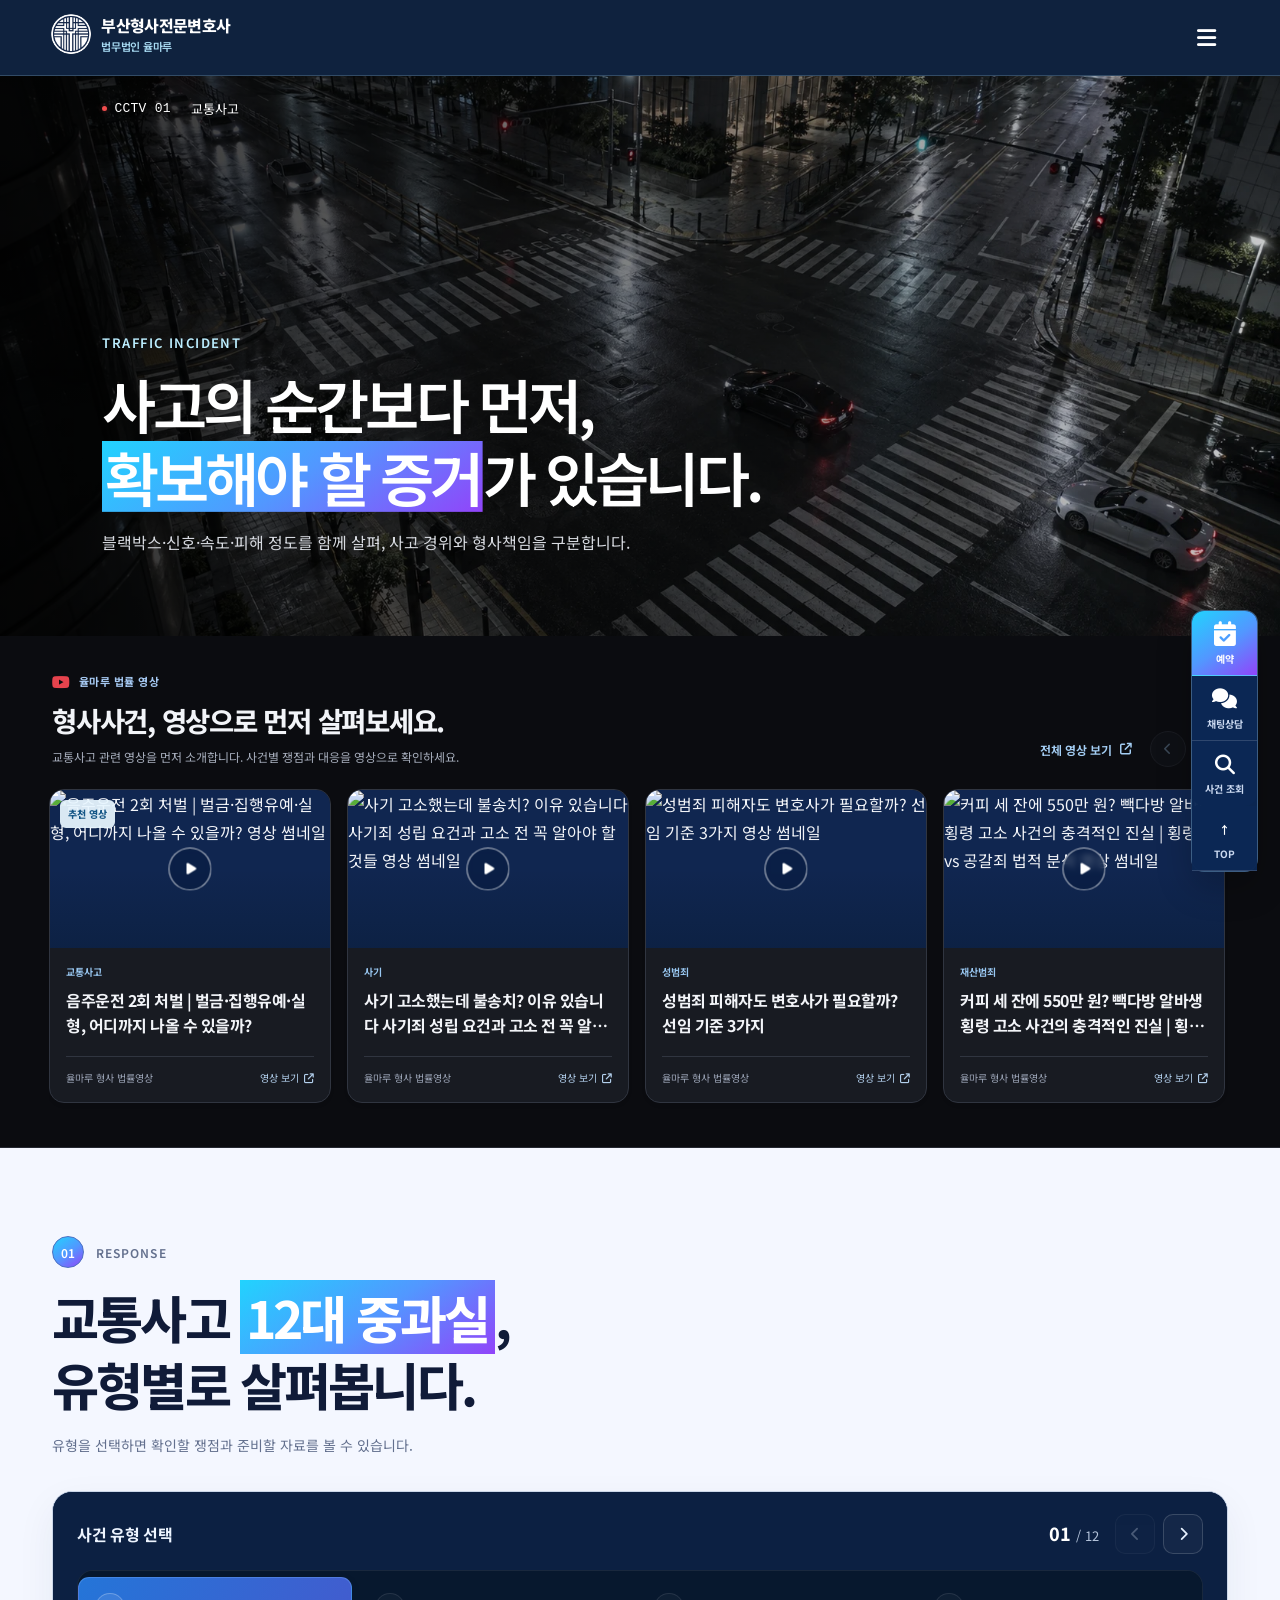
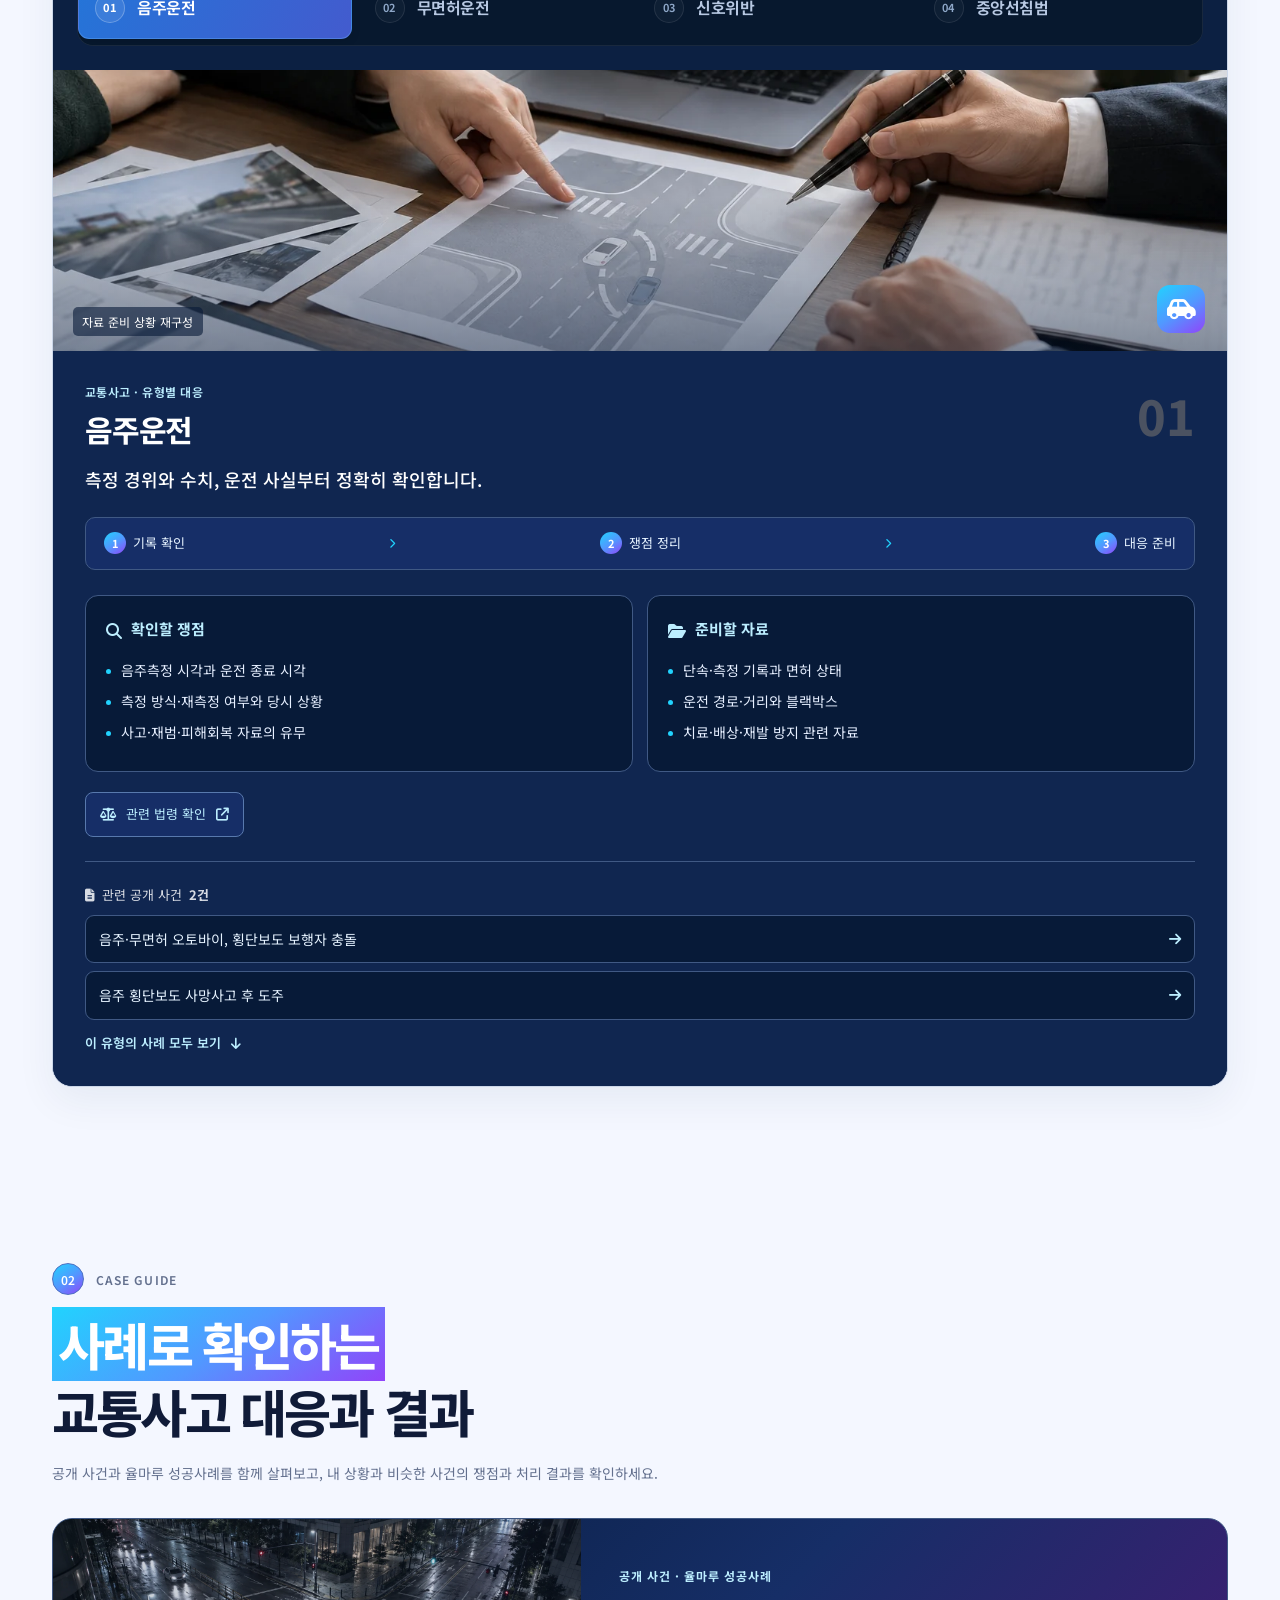
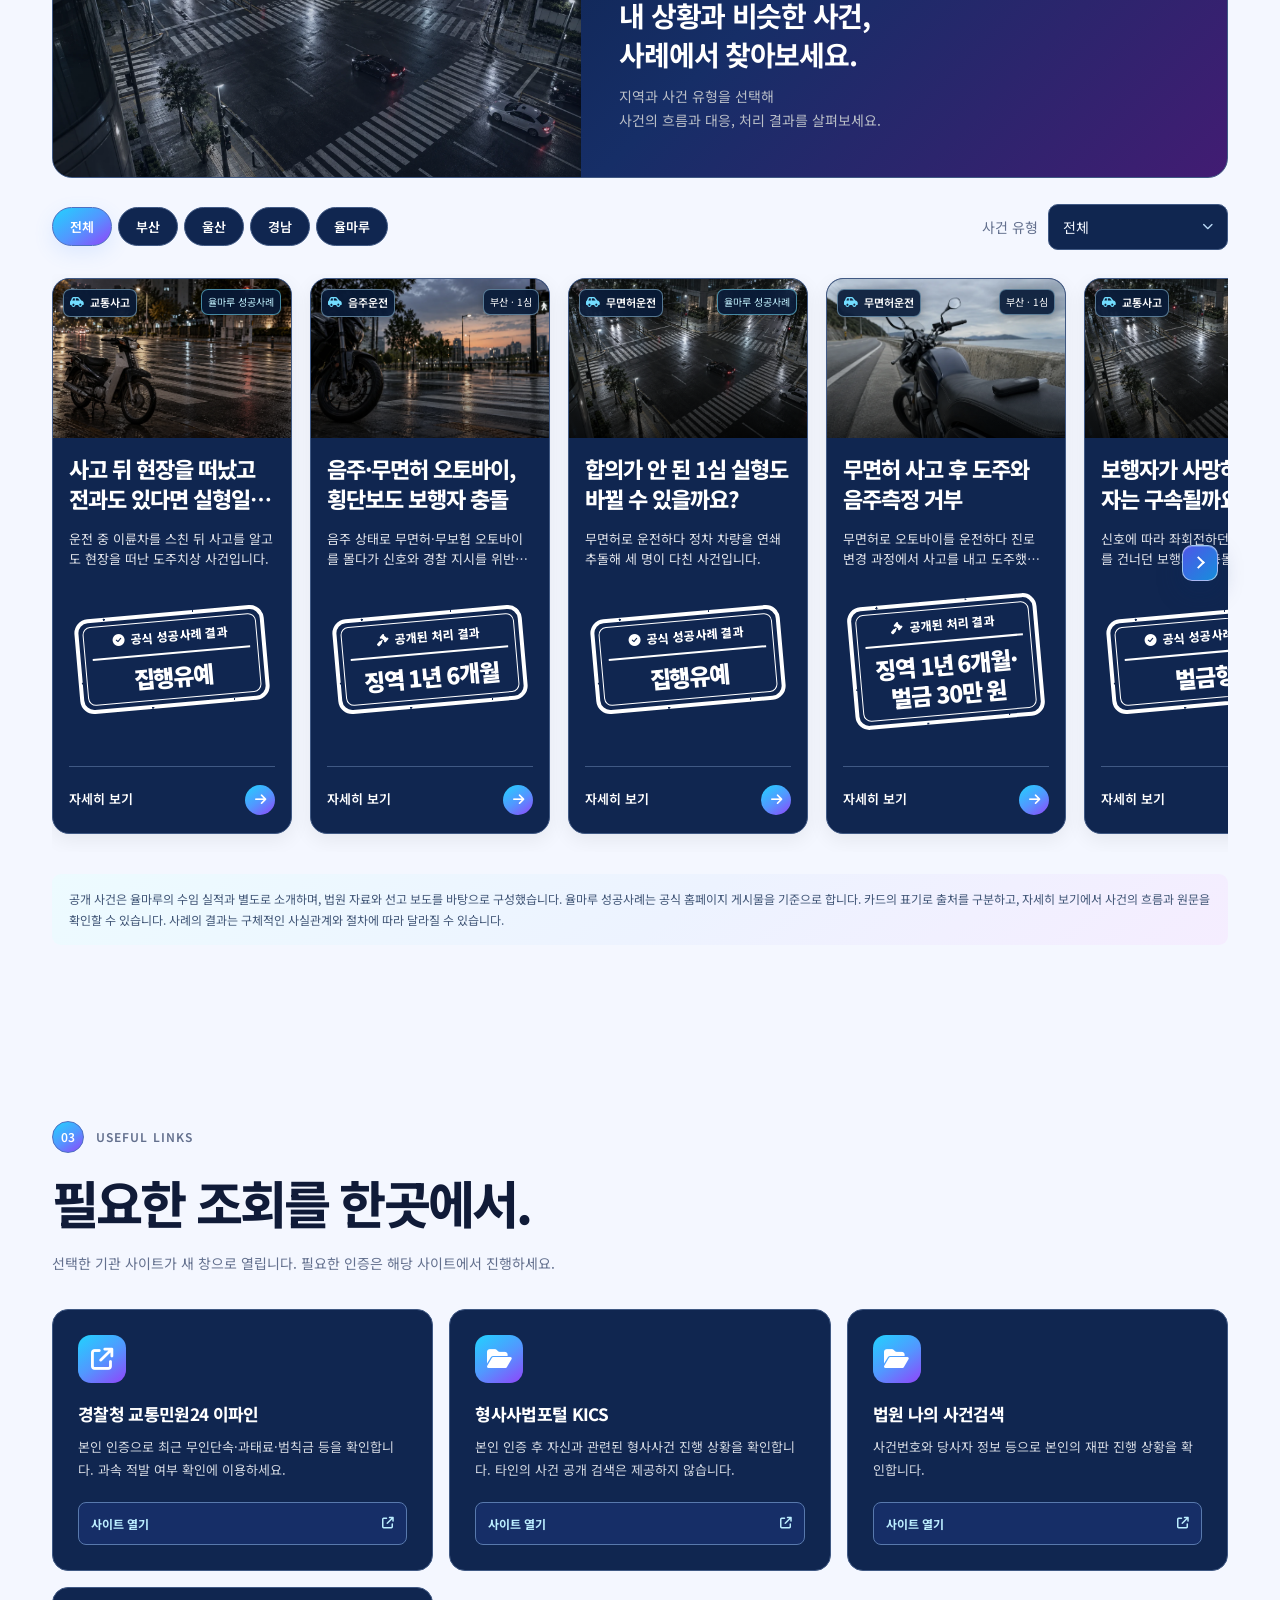
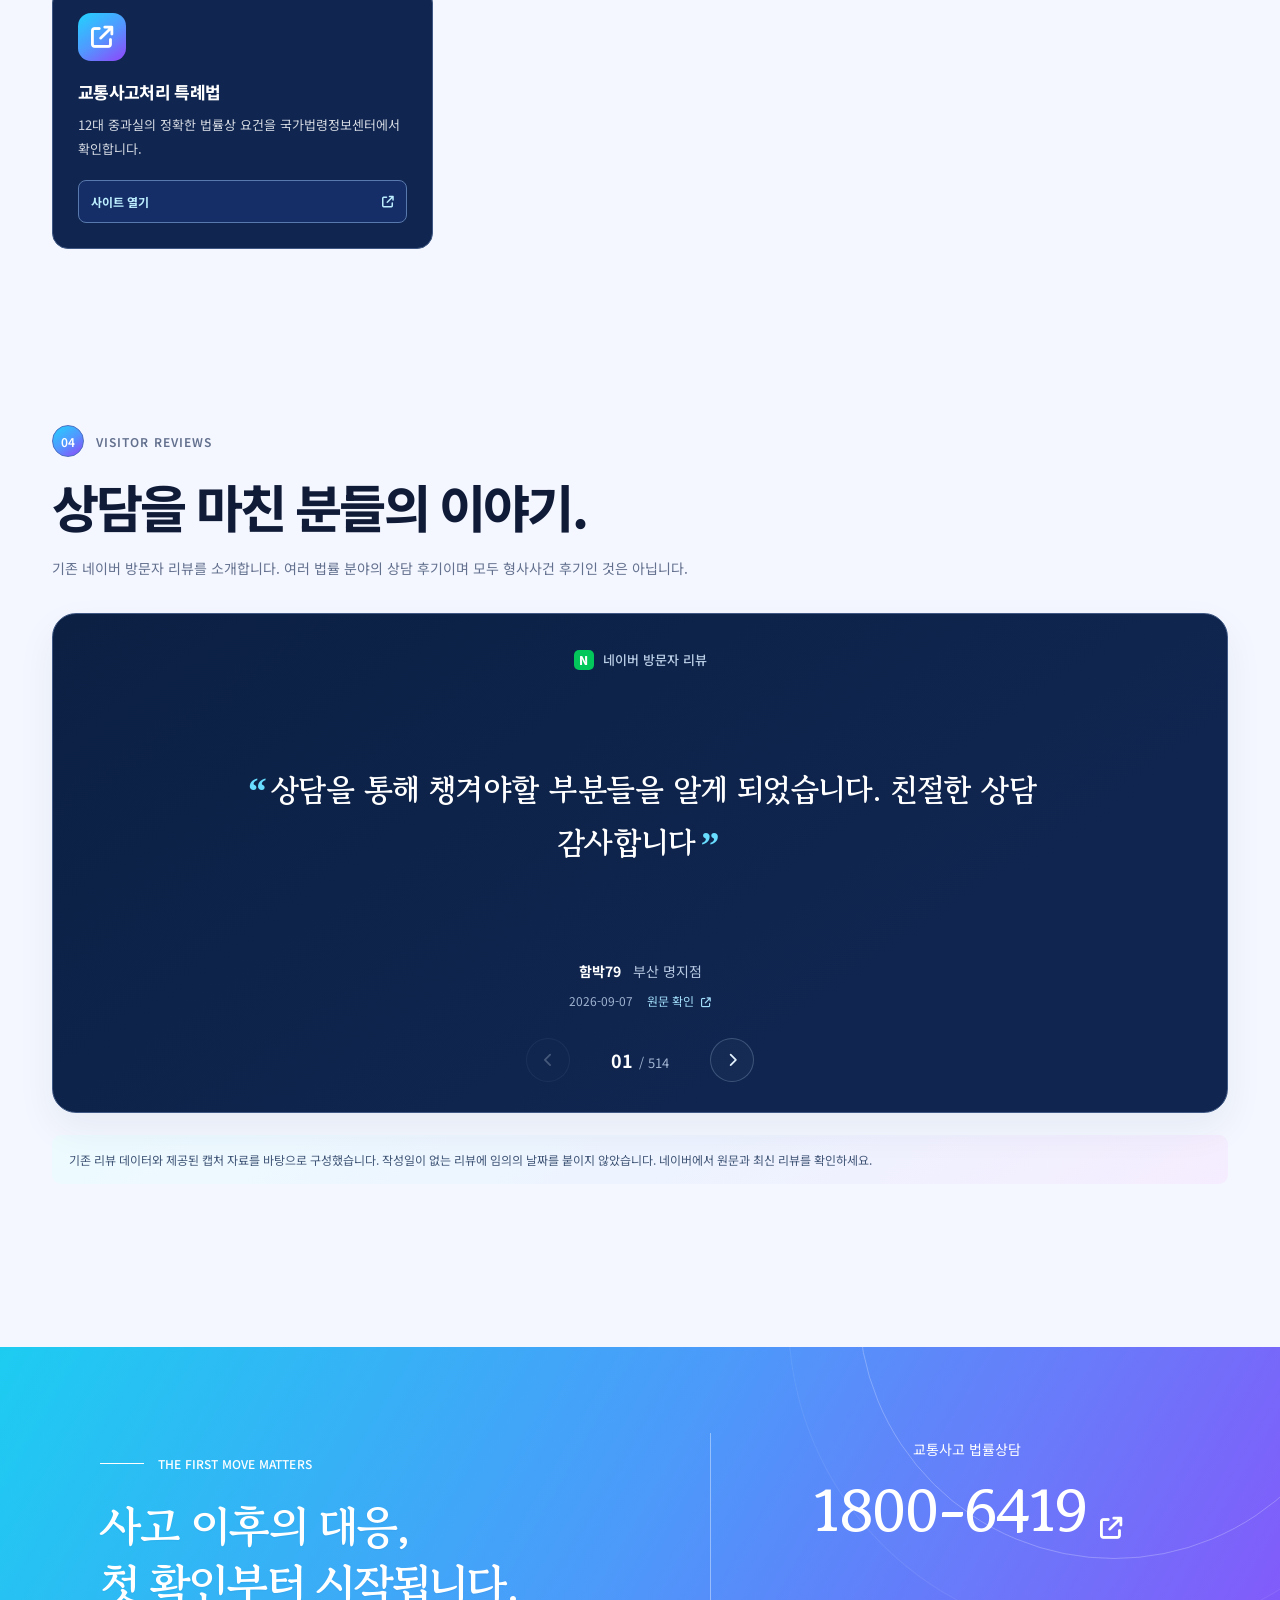
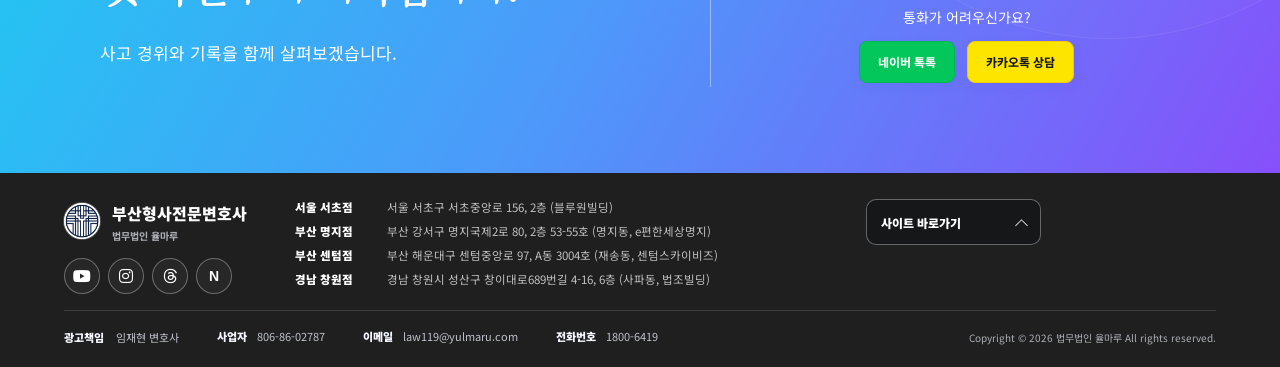
==== commit 61cc4052: "Add files via upload" ====
--- a/교통사고/index.html
+++ b/교통사고/index.html
@@ -1,2 +1,2 @@
 <!doctype html>
-<html lang="ko"><head><meta charset="UTF-8"><meta name="viewport" content="width=device-width,initial-scale=1"><meta name="description" content="법무법인 율마루. 형사 사건 6개 분야별 대응과 부산·울산·경남 공개 사건, 조회 서비스, 성공사례."><meta name="theme-color" content="#071a38"><title>형사 사건 가이드 | 법무법인 율마루</title><link rel="stylesheet" href="../style.css?v=20260918-divorce-palette"><link rel="stylesheet" href="../extra.css?v=20260918-divorce-palette"><link rel="stylesheet" href="../assets/fontawesome/css/all.min.css"><link rel="stylesheet" href="../quick-ui.css"><link rel="stylesheet" href="../footer.css"><link rel="stylesheet" href="../quick-theme.css?v=20260918-divorce-palette"><link rel="icon" type="image/x-icon" href="../favicon.ico"><link rel="icon" type="image/png" sizes="256x256" href="../favicon.png"><link rel="apple-touch-icon" href="../favicon.png"><link rel="stylesheet" href="../editorial.css?v=20260918-divorce-palette"><link rel="stylesheet" href="../palette-theme.css?v=20260918-korean-only-routes"></head><body><div id="app"></div><script src="../data.js?v=20260918-home-card-copy"></script><script src="../content.js?v=20260918-editorial"></script><script src="../footer-data.js"></script><script src="../app.js?v=20260918-korean-only-routes"></script><script src="../quick-ui.js"></script></body></html>
+<html lang="ko"><head><meta charset="UTF-8"><meta name="viewport" content="width=device-width,initial-scale=1"><meta name="description" content="법무법인 율마루. 형사 사건 6개 분야별 대응과 부산·울산·경남 공개 사건, 조회 서비스, 성공사례."><meta name="theme-color" content="#071a38"><title>형사 사건 가이드 | 법무법인 율마루</title><link rel="stylesheet" href="../style.css?v=20260918-divorce-palette"><link rel="stylesheet" href="../extra.css?v=20260918-divorce-palette"><link rel="stylesheet" href="../assets/fontawesome/css/all.min.css"><link rel="stylesheet" href="../quick-ui.css"><link rel="stylesheet" href="../footer.css"><link rel="stylesheet" href="../quick-theme.css?v=20260918-divorce-palette"><link rel="icon" type="image/x-icon" href="../favicon.ico"><link rel="icon" type="image/png" sizes="256x256" href="../favicon.png"><link rel="apple-touch-icon" href="../favicon.png"><link rel="stylesheet" href="../editorial.css?v=20260918-divorce-palette"><link rel="stylesheet" href="../palette-theme.css?v=20260918-crisp-popup"></head><body><div id="app"></div><script src="../data.js?v=20260918-home-card-copy"></script><script src="../content.js?v=20260918-editorial"></script><script src="../footer-data.js"></script><script src="../app.js?v=20260918-centered-reviews"></script><script src="../quick-ui.js?v=20260918-larger-local-heading"></script></body></html>
--- a/palette-theme.css
+++ b/palette-theme.css
@@ -1,3 +1,4 @@
+@font-face{font-family:"Gowun Batang";src:url("/assets/fonts/GowunBatang-Bold.woff2") format("woff2");font-weight:700;font-style:normal;font-display:swap}
 /* Palette and gradients from the user-provided divorce advertising site. */
 :root {
   --cyan: #21d3fe;
@@ -157,29 +158,267 @@
 @media(max-width:720px){.regional-case-track.case-grid{margin-right:-16px;padding-right:46px}.regional-case-nav{width:36px;height:36px}.regional-case-prev{left:8px}.regional-case-next{right:8px}.regional-case-track>.case-card{flex-basis:min(78vw,290px);min-width:min(78vw,290px)}}
 
 #regional-section .section-heading h2 mark{background:var(--gradient-main);color:#fff;padding:0 .12em;box-decoration-break:clone;-webkit-box-decoration-break:clone;font:inherit}
+.section-heading{display:block}
+.section-heading h2{font-size:clamp(38px,4vw,56px);line-height:1.3}
+.section-heading>p{max-width:760px;margin:16px 0 0}
+@media(max-width:720px){.section-heading h2{font-size:clamp(30px,8.7vw,40px)}.section-heading>p{margin-top:14px}}
 
 /* Compact, consistent-height regional cards and prominent factual outcomes. */
-.regional-case-track>.case-card{padding:16px;height:470px;box-sizing:border-box}
-.regional-case-track .case-cover{margin:-16px -16px 14px}
+.regional-case-track>.case-card{padding:16px 16px 0;height:auto;min-height:510px;box-sizing:border-box}
+.regional-case-track .case-cover{margin:-16px -16px 16px;aspect-ratio:3/2}
 .case-image-badges{position:absolute;z-index:2;top:10px;left:10px;right:10px;display:flex;justify-content:space-between;align-items:flex-start;gap:6px}
 .case-image-badges .case-type,.case-image-badges .region-tag{background:#071a38e8;border:1px solid #a9dcf47a;box-shadow:0 3px 12px #0004;color:#fff;border-radius:7px;padding:5px 6px;font-size:11px;line-height:1.4;white-space:nowrap;backdrop-filter:blur(8px)}
 .case-image-badges .case-type{max-width:calc(100% - 62px);overflow:hidden;text-overflow:ellipsis}
 .case-image-badges .case-type i{font-size:11px;flex-shrink:0;color:#72ddff}
 .case-image-badges .region-tag{font-size:10px;flex-shrink:0}
-.regional-case-track .case-card h3{font-size:18px;line-height:1.4;height:2.8em;margin-bottom:12px;display:-webkit-box;-webkit-box-orient:vertical;-webkit-line-clamp:2;overflow:hidden}
-.regional-case-track .case-facts{margin-bottom:12px}
-.regional-case-track .case-facts .small-label{font-size:11px;line-height:1.5;margin-bottom:4px}
+.regional-case-track .case-card h3{font-size:22px;font-weight:800;line-height:1.35;height:2.7em;margin-bottom:0;display:-webkit-box;-webkit-box-orient:vertical;-webkit-line-clamp:2;overflow:hidden}
+.regional-case-track .case-facts{margin:16px 0}
+
 .regional-case-track .case-facts p{font-size:13px;line-height:1.55;height:3.1em;display:-webkit-box;-webkit-box-orient:vertical;-webkit-line-clamp:2;overflow:hidden}
-.regional-case-track .case-outcome{height:110px;min-height:110px;box-sizing:border-box;text-align:center;display:flex;flex-direction:column;align-items:center;justify-content:center;gap:6px;padding:8px;background:linear-gradient(135deg,#44172e,#211837 70%);border:1px solid #fa718780;box-shadow:inset 0 0 24px #fa718714}
-.regional-case-track .case-outcome>span{margin:0;color:#ffc2cd;font-size:11px;justify-content:center}
-.regional-case-track .case-outcome .case-result{font-size:23px;font-weight:900;line-height:1.25;letter-spacing:-.045em;color:#fff;text-shadow:0 1px 12px #ff597055;margin:0;overflow-wrap:anywhere}
-.regional-case-track .case-outcome-clear{background:linear-gradient(135deg,#093844,#102650 70%);border-color:#72ddff80;box-shadow:inset 0 0 24px #21d3fe14}
-.regional-case-track .case-outcome-clear>span{color:#bceeff}
-.regional-case-track .case-outcome-clear .case-result{text-shadow:0 1px 12px #21d3fe55}
-.regional-case-track .case-outcome-medium .case-result{font-size:18px;line-height:1.25}
-.regional-case-track .case-outcome-long .case-result{font-size:16px;line-height:1.25;letter-spacing:-.02em}
-.regional-case-track .case-more{margin-top:12px;padding-top:12px;min-height:43px;flex-shrink:0}
-@media(max-width:720px){.regional-case-track>.case-card{height:500px}.regional-case-track .case-outcome .case-result{font-size:25px}.regional-case-track .case-outcome-medium .case-result{font-size:20px}.regional-case-track .case-outcome-long .case-result{font-size:18px}}
+.regional-case-track .case-outcome{height:auto;min-height:148px;flex-shrink:0;box-sizing:border-box;text-align:center;display:flex;flex-direction:column;align-items:center;justify-content:center;gap:0;padding:14px 8px;background:transparent;border:0;border-radius:0;box-shadow:none;position:relative;overflow:visible}
+:is(.regional-case-track,.modal-outcome) .case-stamp{position:relative;display:flex;flex-direction:column;align-items:stretch;width:100%;box-sizing:border-box;border:4px solid #fff;border-radius:14px;padding:12px;color:#fff;transform:rotate(-5deg);-webkit-mask-image:none;mask-image:none}
+:is(.regional-case-track,.modal-outcome) .case-stamp:before{content:"";position:absolute;inset:4px;border:1.5px solid #fff;border-radius:8px;pointer-events:none}
+:is(.regional-case-track,.modal-outcome) .case-stamp-label{display:flex;align-items:center;justify-content:center;gap:6px;margin:0;padding:0 0 7px;border-bottom:2px solid #fff;color:#fff;font-size:12px;font-weight:800;line-height:1.4;letter-spacing:.025em}
+:is(.regional-case-track,.modal-outcome) .case-stamp-label i{color:#fff}
+:is(.regional-case-track .case-outcome,.modal-outcome) .case-result{font-size:23px;font-weight:900;line-height:1.25;letter-spacing:-.045em;color:#fff;background:transparent;background-clip:border-box;-webkit-background-clip:border-box;-webkit-text-fill-color:#fff;border:0;border-radius:0;padding:8px 0 0;max-width:100%;box-sizing:border-box;text-shadow:none;margin:0;overflow-wrap:anywhere;position:relative;transform:none}
+:is(.regional-case-track .case-outcome,.modal-outcome) .case-result:before{content:none}
+:is(.regional-case-track .case-outcome,.modal-outcome) .case-result:after{content:none}
+.regional-case-track .case-outcome-clear{background:transparent;border:0}
+.regional-case-track .case-outcome-clear>span{color:#fff}
+.regional-case-track .case-outcome-clear .case-result{text-shadow:none}
+
+
+.regional-case-track .case-more{margin-top:auto;padding:18px 0;min-height:67px;flex-shrink:0;box-sizing:border-box}
+@media(max-width:720px){.regional-case-track>.case-card{height:auto;min-height:550px}.regional-case-track .case-card h3{font-size:23px}:is(.regional-case-track .case-outcome,.modal-outcome) .case-result{font-size:25px}}
 
 .regional-case-track .case-card h3,.regional-case-track .case-facts{flex-shrink:0}
-@media(min-width:721px) and (max-width:1100px){.regional-case-track>.case-card{height:510px}}
+@media(min-width:721px) and (max-width:1100px){.regional-case-track>.case-card{height:auto;min-height:550px}}
+
+/* Regional filter alignment and restrained outcome emphasis. */
+#regional-section .case-toolbar .type-select{margin-left:auto}
+.regional-case-track .case-outcome:before{content:none}
+.regional-case-track .case-outcome>span i{color:#fff}
+
+/* Header navigation expands inside the bar. */
+.site-header .header-field-menu{margin-left:auto;display:flex;flex-direction:row-reverse;align-items:center;gap:20px;min-width:0}
+.site-header .header-menu-toggle{display:grid;place-items:center;flex-shrink:0;width:44px;height:44px;padding:0;border:0;border-radius:0;background:transparent;color:#fff;box-shadow:none;cursor:pointer;font-size:22px}
+.header-menu-toggle:focus-visible{outline:2px solid #72ddff;outline-offset:2px}
+.site-header .header-field-menu .header-nav{position:static;display:flex;flex-direction:row;align-items:center;gap:20px;min-width:0;margin:0;padding:0;background:transparent;border:0;border-radius:0;box-shadow:none}
+.site-header .header-field-menu .header-nav[hidden]{display:none}
+.header-field-menu .header-nav a{display:block;padding:9px 0;color:#e4edf8;font-size:14px;line-height:1.4;white-space:nowrap;border-bottom:2px solid transparent}
+.header-field-menu .header-nav a.active,.header-field-menu .header-nav a:hover{color:#72ddff;background:transparent;border-bottom-color:#72ddff}
+.header-field-menu .header-nav a:focus-visible{outline:2px solid #72ddff;outline-offset:3px}
+@media(min-width:721px) and (max-width:1000px){
+ .site-header .header-field-menu{gap:12px}
+ .site-header .header-field-menu .header-nav{gap:12px;flex-wrap:nowrap}
+ .header-field-menu .header-nav a{font-size:13px}
+}
+@media(max-width:720px){
+ .site-header,.site-header.menu-open{display:flex;height:65px;min-height:65px;padding:0 20px}
+ .site-header .header-field-menu .header-nav:not([hidden]){position:absolute;top:100%;left:0;right:0;width:auto;display:grid;grid-template-columns:repeat(3,minmax(0,1fr));gap:4px 12px;padding:12px 20px;background:#071a38}
+ .header-field-menu .header-nav a{font-size:13px;text-align:center;padding:8px 0}
+}
+
+.regional-case-track .case-outcome{margin-top:0}
+
+
+
+
+#guide-section .section-heading h2 mark{background:var(--gradient-main);color:#fff;padding:0 .12em;box-decoration-break:clone;-webkit-box-decoration-break:clone;font:inherit}
+
+
+.content #case-type:focus,.content #case-type:focus-visible{outline:none;box-shadow:none}
+
+
+
+/* Keep section spacing without divider rules. */
+.content .section{border-bottom:0}
+
+/* Response selector: quiet navy surface with a clear selected card. */
+.guide-folder{min-width:0;position:relative;background:#102650;border:1px solid #ccd7e9;border-radius:20px;overflow:hidden;box-shadow:0 14px 38px #142c5010}
+.folder-edge{padding:22px 24px 24px;background:#0c2042}
+.guide-selector-top{display:flex;align-items:center;justify-content:space-between;gap:16px;margin-bottom:16px}
+.guide-selector-label{font-size:16px;font-weight:700;letter-spacing:-.02em;color:#edf4ff}
+.folder-edge-nav{display:flex;align-items:center;gap:8px;flex-shrink:0}
+.guide-position{display:flex;align-items:baseline;gap:5px;margin-right:8px;font-variant-numeric:tabular-nums}
+.guide-position b{font-size:18px;font-weight:750;color:#fff}
+.guide-position>span{font-size:13px;color:#b5c4db}
+.guide-folder-nav{position:static;transform:none;width:40px;height:40px;display:grid;place-items:center;background:#ffffff09;color:#e7f1ff;border:1px solid #ffffff28;border-radius:10px;cursor:pointer;font-size:14px;transition:background .18s,border-color .18s,color .18s}
+.guide-folder-nav:hover:not(:disabled){background:#244c7c;border-color:#75cfff;color:#fff}
+.guide-folder-nav:disabled{opacity:.28;cursor:default}
+.guide-folder-nav:focus-visible{outline:2px solid #78dcff;outline-offset:3px}
+.folder-tab-track{position:relative;display:flex;align-items:stretch;gap:6px;min-width:0;width:100%;padding:6px;background:#07182e;border:1px solid #ffffff12;border-radius:16px;overflow-x:auto;overflow-y:hidden;scrollbar-width:none;scroll-snap-type:x proximity;scroll-behavior:smooth}
+.folder-tab-track::-webkit-scrollbar{display:none}
+.folder-tab{position:relative;display:flex;flex-direction:row;align-items:center;justify-content:flex-start;gap:12px;flex:0 0 calc((100% - (var(--guide-columns) - 1)*6px)/var(--guide-columns));min-width:0;min-height:62px;padding:12px 16px;border:1px solid transparent;border-radius:11px;background:transparent;color:#b7c8e2;font-family:inherit;cursor:pointer;text-align:left;scroll-snap-align:start;transition:background .18s,border-color .18s,color .18s;line-height:1.4}
+.folder-tab-number{display:grid;place-items:center;flex:0 0 30px;width:30px;height:30px;border-radius:50%;background:#ffffff08;border:1px solid #ffffff18;font-size:11px;line-height:1;color:#8fa8c9;letter-spacing:.03em;font-variant-numeric:tabular-nums;font-weight:650}
+.folder-tab>span:last-child{font-size:16px;line-height:1.35;font-weight:650;letter-spacing:-.025em;overflow-wrap:anywhere}
+.folder-tab:hover{background:#ffffff08;color:#f2f7ff;border-color:#ffffff18}
+.folder-tab.active{background:linear-gradient(120deg,#2475d8,#435bce);color:#fff;border-color:#69a7f666;box-shadow:0 3px 10px #00000018}
+.folder-tab.active .folder-tab-number{color:#fff;background:#ffffff17;border-color:#ffffff40;font-weight:750}
+.folder-tab:focus-visible{outline:2px solid #91ddff;outline-offset:-3px}
+.guide-folder .guide{border:0;border-radius:0;box-shadow:none}
+.guide-folder .guide-cover{height:clamp(210px,22vw,290px)}
+.guide-folder .guide-body{padding:30px 32px 32px}
+@media(max-width:720px){.guide-folder{border-radius:16px}.folder-edge{padding:16px 14px 18px}.guide-selector-top{gap:10px;margin-bottom:14px}.guide-selector-label{font-size:14px}.folder-edge-nav{gap:6px}.guide-position{margin-right:3px}.guide-position b{font-size:16px}.guide-position>span{font-size:12px}.guide-folder-nav{width:36px;height:36px;border-radius:9px;font-size:13px}.folder-tab-track{gap:5px;padding:5px;border-radius:13px}.folder-tab{flex-basis:calc((100% - (var(--guide-columns-mobile) - 1)*5px)/var(--guide-columns-mobile));min-height:68px;padding:10px 8px;gap:7px;border-radius:9px}.folder-tab>span:last-child{font-size:13px;line-height:1.4}.folder-tab-number{flex-basis:24px;width:24px;height:24px;font-size:10px}.guide-folder .guide-cover{height:190px}.guide-folder .guide-body{padding:24px 20px}}
+@media(prefers-reduced-motion:reduce){.folder-tab-track{scroll-behavior:auto}.folder-tab,.guide-folder-nav{transition:none}}
+
+/* Ink wear uses decorative dots, never a mask on readable content. */
+:is(.regional-case-track,.modal-outcome) .case-stamp:after{content:"";position:absolute;inset:-4px;pointer-events:none;border-radius:14px;background:radial-gradient(circle at 16% 2%,#102650 0 1px,transparent 1.3px),radial-gradient(circle at 63% 1%,#102650 0 .7px,transparent 1px),radial-gradient(circle at 97% 24%,#102650 0 1px,transparent 1.3px),radial-gradient(circle at 2% 67%,#102650 0 .8px,transparent 1.1px),radial-gradient(circle at 38% 99%,#102650 0 1px,transparent 1.3px),radial-gradient(circle at 81% 97%,#102650 0 .7px,transparent 1px)}
+
+/* A single continuous surface for the case filter and its options. */
+.content .type-select{display:inline-flex;align-items:center;gap:10px;font-size:14px;color:#63708e}
+.case-type-dropdown{position:relative;min-width:180px}
+#case-type{display:flex;align-items:center;justify-content:space-between;gap:18px;width:100%;min-height:44px;padding:10px 14px;border:1px solid #405984;border-radius:10px;background:#102650;color:#f2f6ff;font:inherit;text-align:left;cursor:pointer}
+#case-type>i{font-size:11px;color:#b9d8f5;transition:transform .18s}
+.case-type-dropdown.is-open #case-type{border-radius:10px 10px 0 0;border-bottom-color:transparent}
+.case-type-dropdown.is-open #case-type>i{transform:rotate(180deg)}
+#case-type-options{position:absolute;z-index:8;top:calc(100% - 1px);left:0;right:0;padding:4px 5px 6px;border:1px solid #405984;border-top:0;border-radius:0 0 10px 10px;background:#102650;box-shadow:0 14px 24px #071a3828;overflow-y:auto;overscroll-behavior:contain;scrollbar-width:thin;scrollbar-color:#607ba6 #102650}
+#case-type-options[hidden]{display:none}
+#case-type-options [role="option"]{display:flex;align-items:center;justify-content:space-between;gap:8px;width:100%;min-height:40px;padding:9px 10px;border:0;border-radius:6px;background:transparent;color:#e6efff;font:inherit;text-align:left;cursor:pointer;line-height:1.45}
+#case-type-options [role="option"]:hover,#case-type-options [role="option"]:focus-visible{outline:0;background:#25416d}
+#case-type-options [aria-selected="true"]{background:#203c65;color:#9be7ff;font-weight:700}
+.case-filter-check{font-size:11px;visibility:hidden}
+#case-type-options [aria-selected="true"] .case-filter-check{visibility:visible}
+.case-type-dropdown.opens-up #case-type{border-radius:0 0 10px 10px;border-top-color:transparent;border-bottom-color:#405984}
+.case-type-dropdown.opens-up #case-type-options{top:auto;bottom:calc(100% - 1px);padding:6px 5px 4px;border-top:1px solid #405984;border-bottom:0;border-radius:10px 10px 0 0;box-shadow:0 -12px 24px #071a3820}
+.content #case-type:focus-visible{outline:2px solid #5297ff;outline-offset:3px}
+.case-type-dropdown.is-open #case-type:focus-visible{outline:none}
+@media(max-width:720px){.case-type-dropdown{min-width:160px}.content .type-select{font-size:14px}#case-type{padding:10px 12px}#case-type-options [role="option"]{min-height:44px}}
+@media(prefers-reduced-motion:reduce){#case-type>i{transition:none}}
+
+
+/* Detail dialogs use the same white result stamp as the case cards. */
+.modal-outcome{display:flex;align-items:center;justify-content:center;width:300px;max-width:100%;min-height:160px;box-sizing:border-box;margin:24px auto 28px;padding:14px 12px;background:transparent}
+.modal-outcome .case-stamp-label{color:#fff}
+.modal-outcome .case-result{display:block;width:100%;text-align:center;color:#fff}
+
+/* Place the detail result stamp in the upper-right summary space. */
+.modal-case-summary{display:grid;grid-template-columns:minmax(0,1fr) 280px;align-items:center;gap:20px}
+.modal-case-info{min-width:0}
+.modal-case-summary .modal-outcome{width:280px;min-height:148px;margin:0;padding:14px 12px;justify-self:end}
+@media(max-width:650px){.modal-case-summary{grid-template-columns:minmax(0,1fr);gap:0}.modal-case-summary .modal-outcome{max-width:100%;margin:0 0 4px}}
+
+/* Public cases and Yulmaru successes share the same case-card surface. */
+.case-region-filter{display:flex;align-items:center;gap:10px;flex-wrap:wrap}
+.case-filter-label{font-size:14px;color:#63708e;white-space:nowrap}
+.case-image-badges .case-type{min-width:0;flex-shrink:1}
+.case-image-badges .case-source-firm{color:#c3f3ff;border-color:#70d4ed99}
+@media(max-width:720px){.case-region-filter{width:100%;gap:8px}.case-filter-label{font-size:13px}.case-region-filter .region-buttons{margin-left:auto}.case-image-badges .case-source-firm{font-size:10px}}
+
+/* Centered, original visitor testimonials, one review at a time. */
+.review-carousel{position:relative;min-width:0;padding:36px clamp(24px,6vw,84px) 30px;border:1px solid #405984;border-radius:24px;background:linear-gradient(145deg,#0b2043,#102650 72%);color:#f3f7ff;box-shadow:0 16px 38px #142c5010;touch-action:pan-y}
+.review-carousel:focus-visible{outline:2px solid #5297ff;outline-offset:4px}
+.review-slide{display:flex;flex-direction:column;align-items:center;min-height:360px;text-align:center}
+.review-testimonial-source{display:flex;align-items:center;justify-content:center;gap:9px;color:#bacee6;font-size:13px;font-weight:500;line-height:1.5}
+.review-testimonial-source .naver-mark{width:20px;height:20px;border-radius:5px;font-size:12px}
+.review-quote-zone{display:grid;place-items:center;flex:1;width:100%;min-height:245px;padding:30px 0}
+.review-quotation{margin:0;max-width:880px;color:#fff;font-family:"Gowun Batang",serif;font-size:clamp(24px,2.4vw,32px);font-weight:700;line-height:1.75;letter-spacing:-.015em;white-space:pre-line;overflow-wrap:anywhere;word-break:keep-all}
+.review-inline-quote{display:inline;color:#69ddff;font-family:Georgia,"Times New Roman",serif;font-size:1.22em;font-weight:700;line-height:0;vertical-align:-.06em;margin:0 .12em}
+.review-slide-long .review-quotation{font-size:clamp(20px,1.8vw,24px);line-height:1.85;letter-spacing:-.025em}
+.review-identity{display:flex;justify-content:center;align-items:center;flex-wrap:wrap;gap:7px 12px;font-size:14px;line-height:1.5}
+.review-identity strong{font-weight:700;color:#fff}
+.review-identity>span{color:#b6c8e1}
+.review-testimonial-meta{display:flex;justify-content:center;align-items:center;flex-wrap:wrap;gap:14px;margin-top:10px;font-size:12px;color:#9fb2d0;line-height:1.5}
+.review-testimonial-meta a{color:#a2ddfa;text-underline-offset:3px}
+.review-testimonial-meta a:hover{text-decoration:underline}
+.review-testimonial-meta a i{margin-left:4px;font-size:10px}
+.review-controls{display:flex;align-items:center;justify-content:center;gap:24px;margin-top:28px}
+.review-nav{display:grid;place-items:center;width:44px;height:44px;border:1px solid #728bab70;border-radius:50%;background:#ffffff06;color:#e5f3ff;cursor:pointer;font-size:14px;transition:background .18s,border-color .18s}
+.review-nav:hover:not(:disabled){background:#284e77;border-color:#8bdaff}
+.review-nav:disabled{opacity:.25;cursor:default}
+.review-nav:focus-visible{outline:2px solid #8bdaff;outline-offset:4px}
+#review-count{display:flex;align-items:baseline;justify-content:center;gap:6px;min-width:92px;margin:0;font-variant-numeric:tabular-nums;line-height:1}
+#review-count strong{font-size:18px;font-weight:700;color:#fff}
+#review-count>span{font-size:13px;color:#9fb2d0}
+@media(max-width:720px){.review-carousel{padding:28px 24px 24px;border-radius:18px}.review-slide{min-height:360px}.review-quote-zone{min-height:245px;padding:28px 0}.review-quotation{font-size:22px;line-height:1.8}.review-slide-long .review-quotation{font-size:18px;line-height:1.9}.review-identity{gap:5px 10px}.review-controls{margin-top:24px;gap:20px}.review-nav{width:44px;height:44px}}
+@media(prefers-reduced-motion:reduce){.review-nav{transition:none}}
+.review-carousel{scroll-margin-top:96px;overflow-anchor:none}
+@media(max-width:720px){.review-carousel{scroll-margin-top:82px}}
+.review-quote-zone{cursor:grab}
+.review-carousel.is-dragging{user-select:none;cursor:grabbing}
+.review-carousel.is-dragging .review-quote-zone{cursor:grabbing}
+
+/* Keep a clicked filter selected while the pointer stays over it. */
+.content .filter.active,.content .filter.active:hover,.content .filter.active:focus{background:var(--gradient-main);border:1px solid #4d70c2;color:#fff;box-shadow:0 7px 20px #5297ff24}
+.content .filter:focus{outline:none}
+.content .filter:focus-visible{outline:2px solid #8bdaff;outline-offset:-4px}
+
+/* Consultation: photo-free gradient banner shared by the six case pages. */
+.consult-section{position:relative;isolation:isolate;display:block;width:100%;margin:75px 0 0;padding:86px 28px;background:linear-gradient(120deg,#1dccf1 0%,#4c9afa 48%,#8750fa 100%);border:0;border-radius:0;color:#fff;overflow:hidden;box-shadow:none}
+.consult-section:before,.consult-section:after{content:"";position:absolute;z-index:-1;width:510px;height:510px;border:1px solid #ffffff40;border-radius:50%;top:-300px;right:-90px;pointer-events:none}
+.consult-section:after{width:640px;height:640px;top:-350px;right:-150px;background:#ffffff04;border-color:#ffffff12}
+.consult-section>div.consult-inner{display:grid;grid-template-columns:1.2fr 1fr;gap:46px;align-items:center;max-width:1080px;margin:0 auto}
+.consult-section .consult-copy{padding:0;min-width:0;display:block!important}
+.consult-section .consult-copy .eyebrow{display:flex;align-items:center;gap:14px;color:#fff;font-size:12px;font-weight:500;letter-spacing:.015em;margin:0}
+.consult-section .consult-copy .eyebrow:before{content:"";width:44px;height:1px;background:#fff;flex-shrink:0}
+.consult-section h2{font-family:var(--serif);font-size:clamp(32px,3.5vw,46px);font-weight:700;line-height:1.3;letter-spacing:-.045em;word-break:keep-all;color:#fff;margin:23px 0 26px;text-shadow:0 1px 1px #2476b822}
+.consult-section .consult-description{color:#fff;font-size:17px;line-height:1.7;word-break:keep-all;margin:0}
+.consult-contact{padding:4px 0 4px 42px;border-left:1px solid #ffffff66;text-align:center}
+.consult-label{font-size:14px;color:#fff;margin:0 0 14px}
+.consult-section .consult-phone{display:inline-flex;align-items:baseline;justify-content:center;gap:14px;padding:0;border:0;border-radius:0;background:transparent;color:#fff;font-family:var(--serif);font-size:clamp(39px,4.6vw,59px);font-weight:700;line-height:1.2;letter-spacing:-.02em;text-decoration:none;box-shadow:none;white-space:nowrap;transition:opacity .18s}
+.consult-section .consult-phone>i{font-size:22px;font-weight:900}
+.consult-section .consult-phone:hover{opacity:.85}
+.consult-chat-label{color:#fff;font-size:14px;margin:58px 0 12px}
+.consult-chat-links{display:flex;justify-content:center;gap:12px;flex-wrap:wrap}
+.consult-chat-links a{display:inline-flex;align-items:center;justify-content:center;min-height:42px;padding:12px 18px;border-radius:8px;border:1px solid #ffffff30;font-size:12px;font-weight:750;text-decoration:none;line-height:1.3;box-shadow:0 5px 12px #3643b612;transition:filter .18s,transform .18s}
+.consult-chat-links .consult-naver{background:#03c75a;color:#fff;border-color:#02b851}
+.consult-chat-links .consult-kakao{background:#fee500;color:#191919;border-color:#edcf00}
+.consult-chat-links a:hover{filter:brightness(1.05);transform:translateY(-2px)}
+.consult-section a:focus-visible{outline:3px solid #fff;outline-offset:5px}
+@media(max-width:1000px){.consult-section{padding:68px 30px}.consult-section>div.consult-inner{gap:30px;grid-template-columns:1.1fr 1fr}.consult-section h2{font-size:35px}.consult-section .consult-description{font-size:15px}.consult-contact{padding-left:30px}.consult-section .consult-phone{font-size:44px;gap:10px}.consult-section .consult-phone>i{font-size:18px}.consult-chat-links{gap:9px}.consult-chat-links a{padding:12px 14px}}
+@media(max-width:720px){.consult-section{margin:50px 0 0;padding:48px 26px 46px}.consult-section>div.consult-inner{grid-template-columns:1fr;gap:34px}.consult-section h2{font-size:32px;margin:20px 0 21px;line-height:1.4}.consult-section .consult-copy .eyebrow{font-size:10px;gap:10px}.consult-section .consult-copy .eyebrow:before{width:30px}.consult-section .consult-description{font-size:14px;line-height:1.8}.consult-contact{padding:28px 0 0;border-left:0;border-top:1px solid #ffffff66}.consult-label{font-size:13px;margin-bottom:12px}.consult-section .consult-phone{font-size:45px;gap:11px}.consult-chat-label{margin-top:29px;font-size:13px}.consult-chat-links a{padding:12px 17px;min-height:43px}.consult-section:before{right:-290px;top:-360px}.consult-section:after{right:-350px;top:-420px}}
+@media(prefers-reduced-motion:reduce){.consult-section a{transition:none}}
+
+
+
+
+/* Criminal video library sits directly below the hero. */
+.criminal-video-section{background:#0b0c10;border-bottom:1px solid #252831;padding:36px 0 38px;scroll-margin-top:90px}
+.criminal-video-inner{max-width:1280px;padding:0 52px;margin:0 auto;min-width:0}
+.criminal-video-header{display:flex;justify-content:space-between;align-items:flex-end;gap:28px;margin-bottom:22px}
+.criminal-video-eyebrow{display:flex;align-items:center;gap:8px;color:#a6c9f2;font-size:11px;font-weight:700;letter-spacing:.05em;margin:0 0 10px}
+.criminal-video-eyebrow i{color:#e6434d;font-size:16px}
+.criminal-video-header h2{font-size:clamp(22px,2.15vw,28px);line-height:1.4;font-weight:750;letter-spacing:-.045em;word-break:keep-all;color:#f2f4f8;margin:0 0 7px}
+.criminal-video-description{font-size:12px;line-height:1.7;color:#a6adbb;word-break:keep-all;margin:0}
+.criminal-video-actions{display:flex;align-items:center;gap:18px;flex-shrink:0}
+.criminal-video-all{display:inline-flex;align-items:center;gap:8px;font-size:12px;font-weight:650;color:#a4cef4;text-decoration:none;white-space:nowrap}
+.criminal-video-controls{display:flex;gap:6px}
+.criminal-video-controls button{width:36px;height:36px;display:grid;place-items:center;font-size:12px;border:1px solid #383d48;border-radius:50%;background:#181b22;color:#a4cef4;cursor:pointer;transition:background .18s,border-color .18s}
+.criminal-video-controls button:hover:not(:disabled){background:#293344;border-color:#85b7e5}
+.criminal-video-controls button:disabled{opacity:.3;cursor:default}
+.criminal-video-track{display:flex;gap:16px;overflow-x:auto;overflow-y:hidden;scroll-snap-type:x proximity;scrollbar-width:none;padding:3px 3px 9px;margin:-3px;overscroll-behavior-x:contain;min-width:0}
+.criminal-video-track::-webkit-scrollbar{display:none}
+.criminal-video-card{position:relative;display:flex;flex-direction:column;flex:0 0 calc((100% - 48px)/4);min-width:250px;border:1px solid #303540;border-radius:15px;background:#181b22;overflow:hidden;text-decoration:none;color:#f2f4f8;scroll-snap-align:start;box-shadow:0 3px 10px #17365304;transition:border-color .18s,box-shadow .18s}
+.criminal-video-card:hover{border-color:#79aee8;box-shadow:0 7px 20px #214e8a12}
+.criminal-video-thumbnail{position:relative;aspect-ratio:16/9;overflow:hidden;background:#102650;flex-shrink:0}
+.criminal-video-thumbnail:after{content:"";position:absolute;inset:0;background:linear-gradient(transparent 50%,#06172a50);pointer-events:none}
+.criminal-video-thumbnail img{display:block;width:100%;height:100%;object-fit:cover;transition:transform .24s}
+.criminal-video-card:hover img{transform:scale(1.025)}
+.criminal-video-play{position:absolute;z-index:1;left:50%;top:50%;transform:translate(-50%,-50%);display:grid;place-items:center;width:43px;height:43px;border:1px solid #ffffffb3;border-radius:50%;background:#081c4099;color:#fff;font-size:13px;backdrop-filter:blur(3px)}
+.criminal-video-play i{margin-left:2px}
+.criminal-video-recommended{position:absolute;z-index:1;left:10px;top:10px;padding:5px 8px;border-radius:6px;background:#e9f7ffed;color:#135586;font-size:10px;font-weight:750}
+.criminal-video-copy{display:flex;flex-direction:column;padding:15px 16px 16px;flex:1;min-width:0}
+.criminal-video-category{width:fit-content;font-size:10px;font-weight:650;color:#99c8f2;margin-bottom:8px}
+.criminal-video-copy h3{font-size:16px;font-weight:700;line-height:1.55;letter-spacing:-.03em;color:#f2f4f8;margin:0 0 18px;display:-webkit-box;-webkit-line-clamp:2;-webkit-box-orient:vertical;overflow:hidden;min-height:3.1em}
+.criminal-video-footer{display:flex;align-items:center;justify-content:space-between;gap:8px;font-size:10px;color:#9ca5b7;margin-top:auto;padding-top:12px;border-top:1px solid #303540}
+.criminal-video-footer>span{display:flex;align-items:center;gap:5px;color:#b3d0ed;white-space:nowrap}
+.criminal-video-section a:focus-visible,.criminal-video-section button:focus-visible,.criminal-video-track:focus-visible{outline:2px solid #26a2e8;outline-offset:2px}
+@media(max-width:1000px){.criminal-video-inner{padding:0 36px}.criminal-video-header{gap:18px}.criminal-video-description{max-width:480px}.criminal-video-card{flex-basis:calc((100% - 32px)/3)}.criminal-video-actions{gap:12px}.criminal-video-all{font-size:11px}}
+@media(max-width:720px){.criminal-video-section{padding:29px 0 28px}.criminal-video-inner{padding:0 20px}.criminal-video-header{display:block;margin-bottom:19px}.criminal-video-header h2{font-size:23px;max-width:310px}.criminal-video-description{font-size:11px;margin-top:8px;max-width:340px}.criminal-video-actions{justify-content:space-between;margin-top:17px}.criminal-video-all{font-size:12px}.criminal-video-controls button{width:32px;height:32px}.criminal-video-track{gap:12px}.criminal-video-card{flex:0 0 78%;min-width:255px}.criminal-video-copy{padding:14px 15px}.criminal-video-copy h3{font-size:16px}.criminal-video-footer{font-size:10px}}
+@media(prefers-reduced-motion:reduce){.criminal-video-section a,.criminal-video-section button,.criminal-video-thumbnail img{transition:none}}
+
+/* Crisp popup tails: matching surfaces with no rotated square overlap. */
+.quick-booking-menu,.quick-chat-menu,.mobile-booking-menu,.mobile-chat-menu{--popup-surface:#152b55;--popup-border:#526a8b;background:var(--popup-surface);border-color:var(--popup-border);animation:quickPopupFade .16s ease-out}
+.quick-booking-menu,.quick-chat-menu{right:calc(100% + 12px)}
+.quick-booking-menu::before,.quick-chat-menu::before,.quick-booking-menu::after,.quick-chat-menu::after{content:"";position:absolute;width:0;height:0;left:auto;bottom:auto;transform:none;background:none;border-radius:0;border:9px solid transparent;border-right:0;border-left-color:var(--popup-border);right:-9px;top:24px;pointer-events:none}
+.quick-booking-menu::after,.quick-chat-menu::after{border-width:8px;border-right:0;border-left-color:var(--popup-surface);right:-8px;top:25px}
+@media(max-width:720px){
+.mobile-booking-menu::before,.mobile-booking-menu::after,.mobile-chat-menu::before,.mobile-chat-menu::after{content:"";position:absolute;width:0;height:0;top:auto;transform:none;background:none;border-radius:0;border:9px solid transparent;border-bottom:0;border-top-color:var(--popup-border);bottom:-9px;pointer-events:none}
+.mobile-booking-menu::before{left:calc(50% - 9px);right:auto}
+.mobile-chat-menu::before{right:28px;left:auto}
+.mobile-booking-menu::after,.mobile-chat-menu::after{border-width:8px;border-bottom:0;border-top-color:var(--popup-surface);bottom:-8px}
+.mobile-booking-menu::after{left:calc(50% - 8px);right:auto}
+.mobile-chat-menu::after{right:29px;left:auto}
+}
+@keyframes quickPopupFade{from{opacity:0}to{opacity:1}}
+@media(prefers-reduced-motion:reduce){.quick-booking-menu,.quick-chat-menu,.mobile-booking-menu,.mobile-chat-menu{animation:none}}
